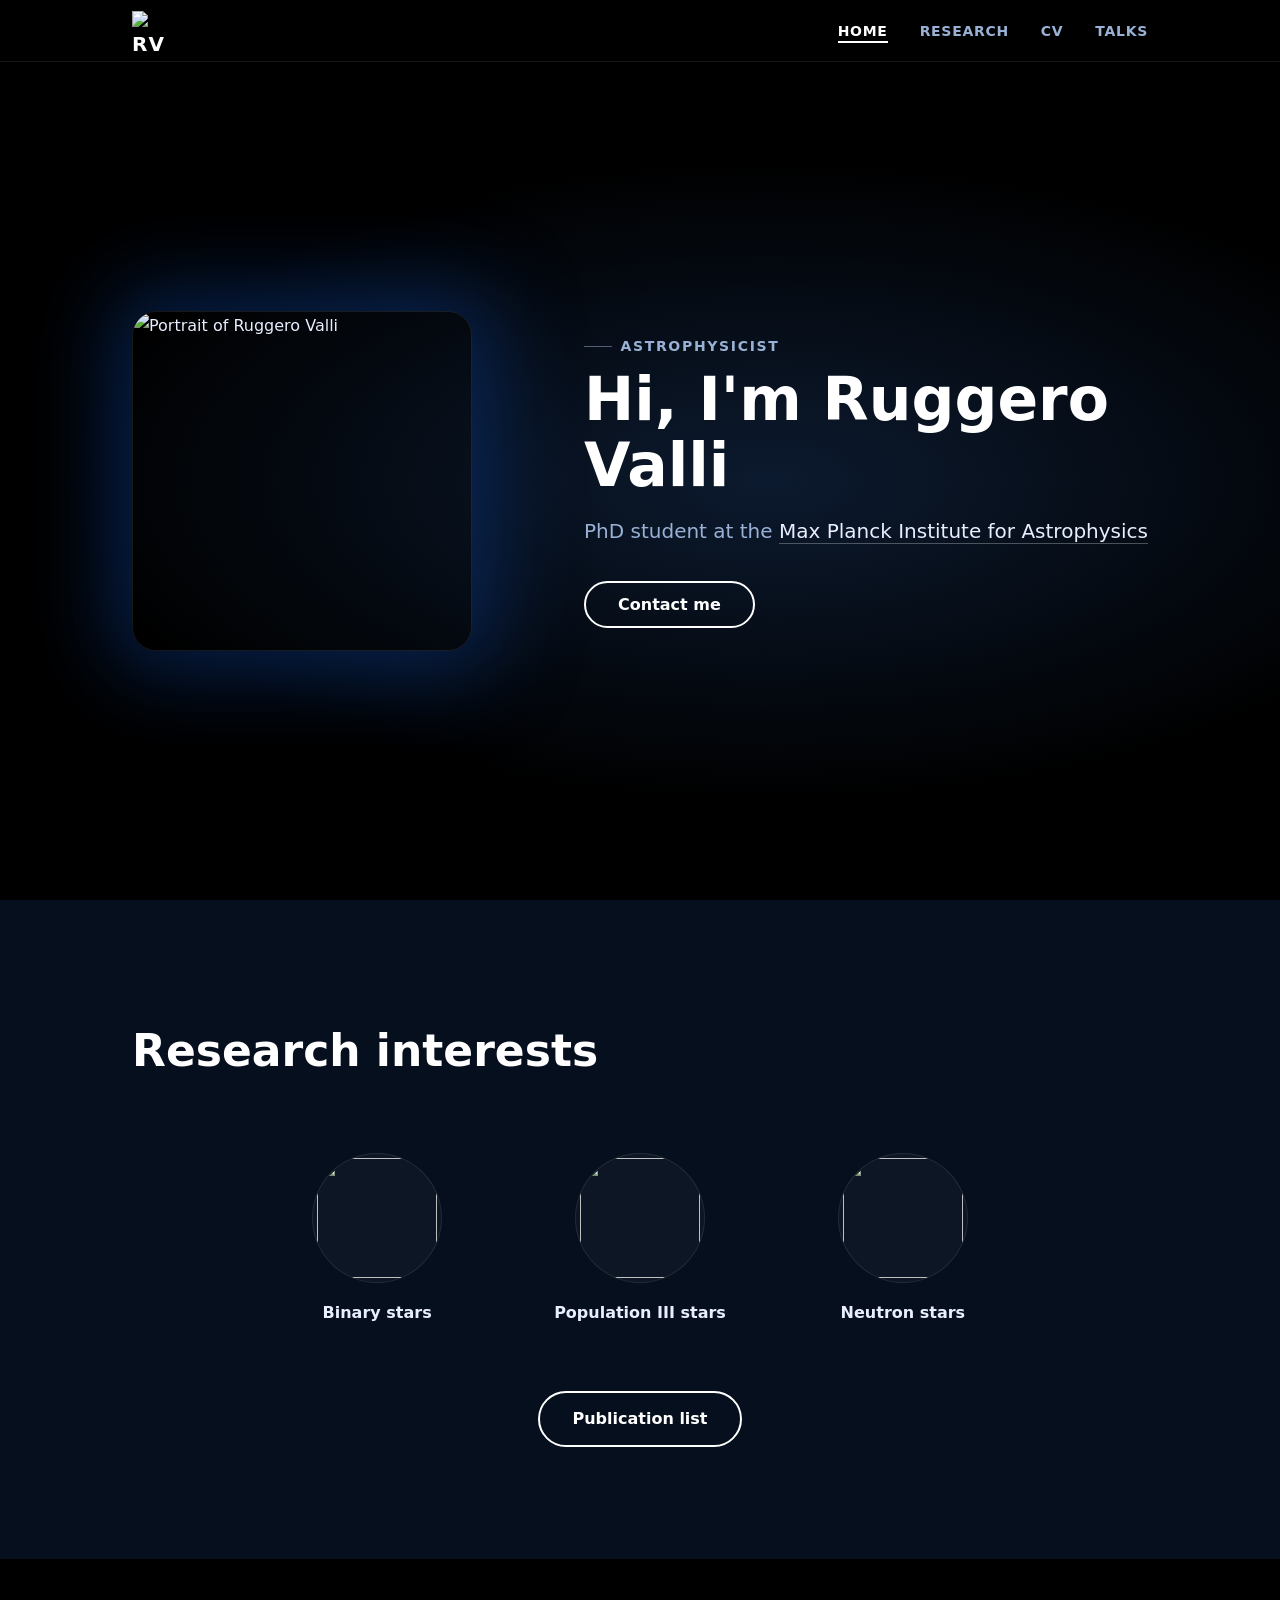
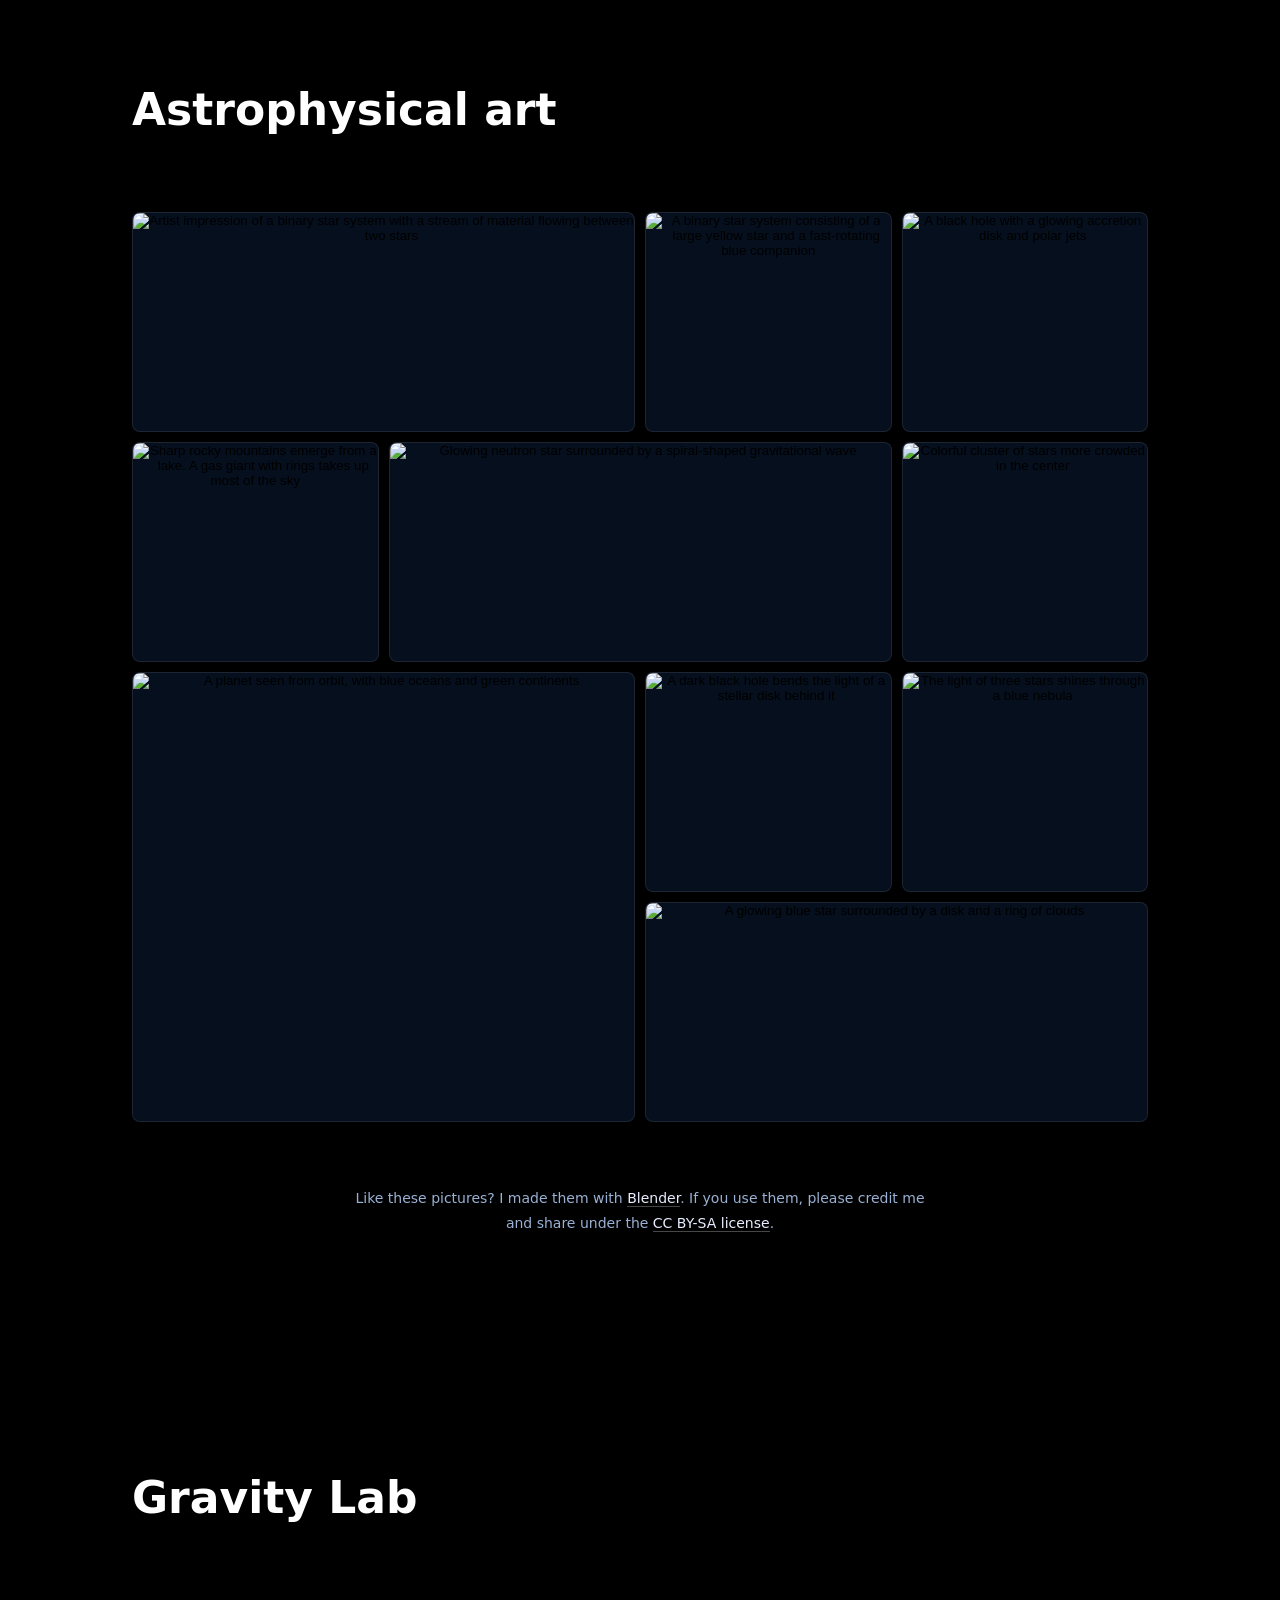
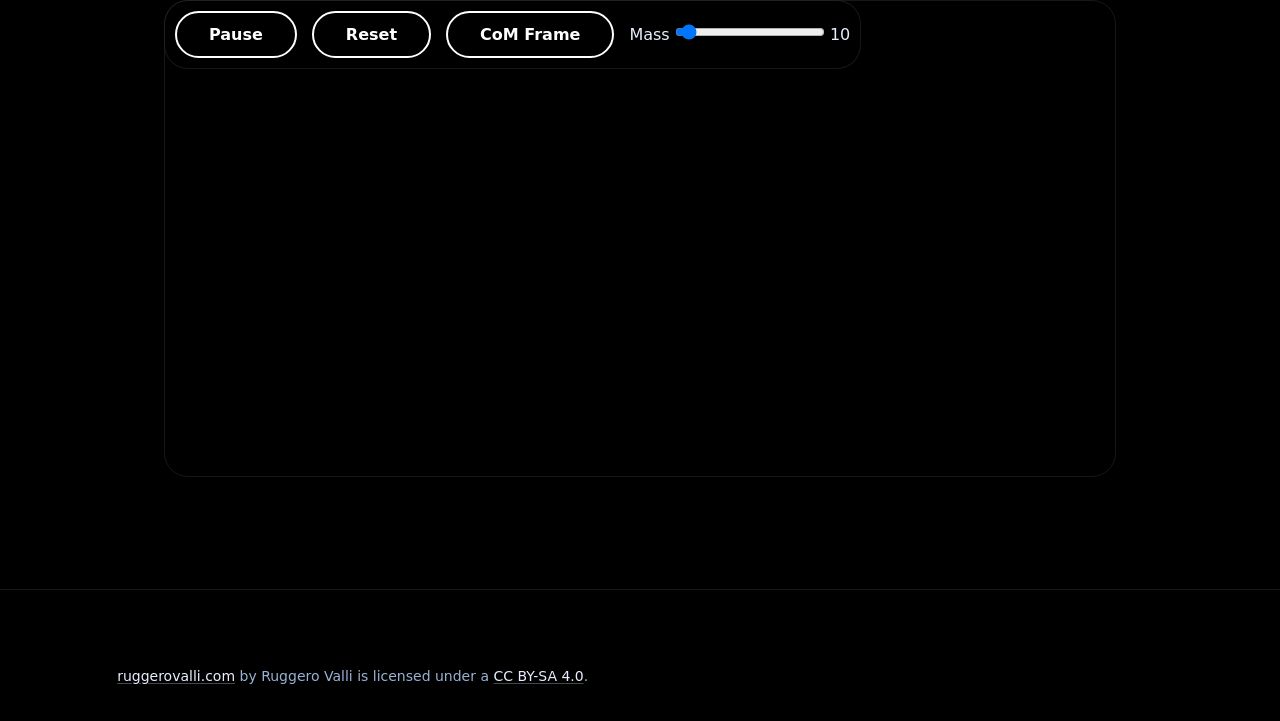
==== index.html @ b859d053 "test change" ====
<!DOCTYPE html>
<html lang="en">
<head>
  <meta charset="UTF-8" />
  <meta name="viewport" content="width=device-width, initial-scale=1.0" />
  <meta name="theme-color" content="#000000" />
  <meta name="description"
        content="Ruggero Valli — PhD student at the Max Planck Institute for Astrophysics,
                 working on binary stars, Population III stars, and neutron stars." />
  <!-- Open Graph -->
  <meta property="og:title"       content="Ruggero Valli" />
  <meta property="og:description" content="PhD student at MPA Garching, astrophysicist." />
  <meta property="og:type"        content="website" />
  <meta property="og:url"         content="https://www.ruggerovalli.com/" />

  <title>Ruggero Valli</title>

  <link rel="stylesheet" href="css/styles.css" />
  <link rel="icon" href="/favicon.ico" type="image/x-icon">
</head>
<body>

  <!-- Skip link (WCAG) -->
  <a class="skip-link" href="#main">Skip to main content</a>
  

  <!-- ══ HEADER ══════════════════════════════════════════════ -->
  <header class="site-header" role="banner">
    <div class="header__inner">
      <a class="header__logo" href="index.html" aria-label="Ruggero Valli — home">
         <img class="header__logo-img" src="images/logo.png" alt="RV logo" width="40" height="40">
      </a>

      <nav class="site-nav" id="site-nav" aria-label="Main navigation">
        <ul class="nav__list">
          <li><a class="nav__link nav__link--active" href="index.html">Home</a></li>
          <li><a class="nav__link" href="research.html">Research</a></li>
          <li><a class="nav__link" href="cv.html">CV</a></li>
          <li><a class="nav__link" href="talks.html">Talks</a></li>
        </ul>
      </nav>

      <button class="hamburger"
              id="hamburger"
              aria-label="Toggle navigation menu"
              aria-controls="site-nav"
              aria-expanded="false">
        <span class="hamburger__bar"></span>
        <span class="hamburger__bar"></span>
        <span class="hamburger__bar"></span>
      </button>
    </div>
  </header>

  <!-- ══ MAIN ════════════════════════════════════════════════ -->
  <main id="main">

    <!-- ── Section 1: Hero ──────────────────────────────────── -->
    <section class="section section--hero" aria-labelledby="hero-heading">
      <div class="container">
        <div class="hero__inner">

          <div class="hero__photo-wrap">
            <img class="hero__photo"
                 src="images/portrait.jpg"
                 alt="Portrait of Ruggero Valli"
                 width="340" height="340" />
          </div>

          <div class="hero__text reveal">
            <p class="hero__eyebrow">Astrophysicist</p>
            <h1 class="hero__name" id="hero-heading">Hi, I'm Ruggero Valli</h1>
            <p class="hero__role">
              PhD student at the
              <a class="text-link"
                 href="https://www.mpa-garching.mpg.de/"
                 target="_blank" rel="noopener noreferrer">
                Max Planck Institute for Astrophysics</a>
            </p>
            <!--
              The button triggers a JavaScript XOR decoder that
              reconstructs the email address at click time,
              so the address is never stored in plain text in the HTML.
            -->
            <button class="btn btn--outline"
                    id="contact-btn"
                    type="button">
              Contact me
            </button>
          </div>

        </div>
      </div>
    </section>


    <!-- ── Section 2: Research interests ────────────────────── -->
    <section class="section section--navy" aria-labelledby="interests-heading">
      <div class="container">
        <h2 class="section__title" id="interests-heading">Research interests</h2>

        <div class="interests__grid reveal-group">

          <div class="interest-card">
            <div class="interest-card__icon">
              <img src="images/icons/binary.png" alt="" width="86" height="86" />
            </div>
            <p class="interest-card__label">Binary stars</p>
          </div>

          <div class="interest-card">
            <div class="interest-card__icon">
              <img src="images/icons/popIII.svg" alt="" width="86" height="86" />
            </div>
            <p class="interest-card__label">Population III stars</p>
          </div>

          <div class="interest-card">
            <div class="interest-card__icon">
              <img src="images/icons/NS.svg" alt="" width="86" height="86" />
            </div>
            <p class="interest-card__label">Neutron stars</p>
          </div>

        </div>

        <div class="interests__cta reveal">
          <a class="btn btn--outline"
             href="https://ui.adsabs.harvard.edu/search/fq=%7B!type%3Daqp%20v%3D%24fq_database%7D&fq_database=(database%3Aastronomy%20OR%20database%3Aphysics)&q=orcid%3A0000-0003-3456-3349%20(doctype%3Aarticle%20OR%20doctype%3Aeprint)&sort=date%20desc%2C%20bibcode%20desc&p_=0"
             target="_blank" rel="noopener noreferrer">
            Publication list
          </a>
        </div>

      </div>
    </section>


    <!-- ── Section 3: Gallery ───────────────────────────────── -->
    <section class="section section--black" aria-labelledby="gallery-heading">
      <div class="container">
        <h2 class="section__title reveal" id="gallery-heading">Astrophysical art</h2>

        <!--
          GALLERY GRID
          ───────────────────────────────────────────────────────
          Add, remove or rearrange items freely.
          Each <button> needs:
            • data-src      — path to the full-resolution image
            • data-caption  — text shown in the lightbox
            • data-alt      — (optional) override for the lightbox img alt text
            • aria-label    — short label for screen readers
          
          Spanning classes (combine as needed):
            .gallery-item--wide  → spans 2 of 4 columns
            .gallery-item--tall  → spans 2 row-heights
            .gallery-item--big   → spans 2 columns × 2 rows
        -->
        <div class="gallery-grid" id="gallery-grid">

          <button class="gallery-item gallery-item--wide"
                  aria-label="View image: Mass transfer"
                  data-src="images/gallery/mass transfer.png"
                  data-caption="A binary star system undergoing mass transfer">
            <img src="images/gallery/mass transfer.jpg"
                 alt="Artist impression of a binary star system with a stream of material flowing between two stars"
                 loading="lazy" />
          </button>

          <button class="gallery-item"
                  aria-label="View image: Binary star system"
                  data-src="images/gallery/binary star.png"
                  data-caption="A binary star system">
            <img src="images/gallery/binary star.jpg"
                 alt="A binary star system consisting of a large yellow star and a fast-rotating blue companion"
                 loading="lazy" />
          </button>

          <button class="gallery-item"
                  aria-label="View image: Black hole"
                  data-src="images/gallery/black hole.png"
                  data-caption="Accreting black hole">
            <img src="images/gallery/black hole.jpg"
                 alt="A black hole with a glowing accretion disk and polar jets"
                 loading="lazy" />
          </button>

          <!---------------------->

          <button class="gallery-item"
                  aria-label="View image: Alien landscape"
                  data-src="images/gallery/alien landscape.png"
                  data-caption="What would it be like on a gas-giant moon?">
            <img src="images/gallery/alien landscape.jpg"
                 alt="Sharp rocky mountains emerge from a lake. A gas giant with rings takes up most of the sky"
                 loading="lazy" />
          </button>

          <button class="gallery-item gallery-item--wide"
                  aria-label="View image: Neutron star merger"
                  data-src="images/gallery/neutron star merger.png"
                  data-caption="Two neutron stars a moment before their merger">
            <img src="images/gallery/neutron star merger.jpg"
                 alt="Glowing neutron star surrounded by a spiral-shaped gravitational wave"
                 loading="lazy" />
          </button>

          <button class="gallery-item"
                  aria-label="View image: Globular cluster"
                  data-src="images/gallery/globular cluster.png"
                  data-caption="A globular cluster">
            <img src="images/gallery/globular cluster.jpg"
                 alt="Colorful cluster of stars more crowded in the center"
                 loading="lazy" />
          </button>

          <!---------------------->

          <button class="gallery-item gallery-item--big"
                  aria-label="View image: Exoplanet"
                  data-src="images/gallery/exoplanet.png"
                  data-caption="An Earth-like exoplanet.">
            <img src="images/gallery/exoplanet.jpg"
                 alt="A planet seen from orbit, with blue oceans and green continents"
                 loading="lazy" />
          </button>

          <button class="gallery-item"
                  aria-label="View image: Black hole and star"
                  data-src="images/gallery/black hole star.png"
                  data-caption="A black hole passing in front of a star">
            <img src="images/gallery/black hole star.jpg"
                 alt="A dark black hole bends the light of a stellar disk behind it"
                 loading="lazy" />
          </button>

          <button class="gallery-item"
                  aria-label="View image: The first stars"
                  data-src="images/gallery/popIII stars.png"
                  data-caption="The first stars in the universe">
            <img src="images/gallery/popIII stars.jpg"
                 alt="The light of three stars shines through a blue nebula"
                 loading="lazy" />
          </button>

          <!---------------------->

          <button class="gallery-item gallery-item--wide"
                  aria-label="View image: Spinstar"
                  data-src="images/gallery/spinstar.png"
                  data-caption="Artist conception of a spinstar, or classical Be star">
            <img src="images/gallery/spinstar.jpg"
                 alt="A glowing blue star surrounded by a disk and a ring of clouds"
                 loading="lazy" />
          </button>

        </div>

        <!-- Lightbox overlay -->
        <div class="lightbox" id="lightbox"
             role="dialog" aria-modal="true" aria-label="Image viewer"
             hidden>
          <button class="lightbox__close" id="lightbox-close"
                  aria-label="Close image viewer">&#x2715;</button>
          <div class="lightbox__inner">
            <img class="lightbox__img" id="lightbox-img" src="" alt="" />
            <p class="lightbox__caption" id="lightbox-caption"></p>
          </div>
        </div>

        <p class="gallery__credit reveal">
          Like these pictures? I made them with
          <a class="text-link" href="https://www.blender.org/"
             target="_blank" rel="noopener noreferrer">Blender</a>.
          If you use them, please credit me and share under the
          <a class="text-link" href="https://creativecommons.org/licenses/by-sa/4.0/"
             target="_blank" rel="noopener noreferrer">CC BY-SA license</a>.
        </p>

      </div>
    </section>

    <!-- ── Section 4: Gravity simulator ────────────────────── -->
    <section class="section section--black" aria-labelledby="gravity-heading">
      <div class="container">
        <h2 class="section__title" id="gravity-heading">Gravity Lab</h2>

        <div class="container">

          <div class="gravity__toolbar">
              <button id="pauseBtn" class="btn btn--outline">Pause</button>
              <button id="resetBtn" class="btn btn--outline">Reset</button>
              <button id="comBtn" class="btn btn--outline">CoM Frame</button>

              <label>Mass

                  <input
                      id="massSlider"
                      class="gravity__slider"
                      type="range"
                      min="1"
                      max="200"
                      value="10">

                  <span id="massValue">10</span>

              </label>
          </div>

          <canvas id="canvas" class="gravity__canvas"></canvas>

          <script src="js/gravity/gravity.js"></script>
          <script src="js/gravity/app.js"></script>

        </div>

      </div>
    </section>

  </main>

  <!-- ══ FOOTER ══════════════════════════════════════════════ -->
  <footer class="site-footer" role="contentinfo">
    <span class="orbit-motif" aria-hidden="true"></span>
    <p>
      <a href="https://www.ruggerovalli.com">ruggerovalli.com</a>
      by Ruggero Valli is licensed under a
      <a href="http://creativecommons.org/licenses/by-sa/4.0/"
         target="_blank" rel="noopener noreferrer">CC BY-SA 4.0</a>.
    </p>
  </footer>

  <!-- Scripts -->
  <script src="js/nav.js"></script>
  <script src="js/gallery.js"></script>

  <script>
    /*
      XOR email deobfuscator
      ──────────────────────
      The email address is encoded by XOR-ing each character code with the key 101.
      The array below holds the encoded values. On button click the address
      is reconstructed in memory and used only as a mailto: href, so it is
      never stored in plain text in the HTML source.

      To re-generate this array for a different address:
        encoded[i] = charCode[i] XOR 101
    */
    (function () {
      var key     = 101;
      var encoded = [23,16,19,4,9,9,12,37,8,21,4,72,2,4,23,6,13,12,11,2,75,8,21,2,75,1,0];

      document.getElementById('contact-btn').addEventListener('click', function () {
        var email = encoded.map(function (c) {
          return String.fromCharCode(c ^ key);
        }).join('');
        window.location.href = 'mailto:' + email;
      });
    })();
  </script>

</body>
</html>
---- css/styles.css ----
/* ============================================================
   RUGGERO VALLI — Personal website
   Main stylesheet

   TABLE OF CONTENTS
   1.  Design tokens
   2.  Reset & base
   3.  Skip link (accessibility)
   4.  Header & navigation
   5.  Mobile hamburger
   6.  Buttons
   7.  Sections & backgrounds
   8.  Container
   9.  Utilities
   10. Hero section
   11. Research interests (home)
   12. Gallery & lightbox
   13. Image–text pairs (decorative)
   14. Project split (research page)
   15. Research page
   16. Decorative diary photos
   17. CV page
   18. Talks & outreach
   19. Gravity simulation
   20. Footer
   21. Scroll-reveal animation
   22. Responsive (≤960 px, ≤600 px)
   23. Accessibility: reduced motion
   ============================================================ */


/* ── 1. Design tokens ─────────────────────────────────────── */

@font-face {
  font-family: 'Figtree';
  src: url('../assets/fonts/figtree/Figtree-VariableFont_wght.woff2') format('woff2');
  font-weight: 100 900;
  font-style: normal;
}

@font-face {
  font-family: 'Figtree';
  src: url('../assets/fonts/figtree/Figtree-Italic-VariableFont_wght.woff2') format('woff2');
  font-weight: 100 900;
  font-style: italic;
}

:root {
  /* Backgrounds — black primary, dark blue secondary */
  --bg-black:   #000000;
  --bg-navy:    #060f1d;
  --bg-blue:    #0c1a2f;
  --bg-glow:    #0c3c8c;


  /* Text */
  --text:       #e8eeff;
  --text-muted: #99b1d4;

  /* Accent */
  --accent:     #ffffff;
  --accent2:    #cd8512;


  /* Borders */
  --border:       rgb(from var(--accent) r g b / 0.09);
  --border-hover: rgb(from var(--accent) r g b / 0.28);

  /* Font */

  --font: 'Figtree', system-ui, sans-serif;

  /* Type scale */
  --sz-xs:  0.75rem;
  --sz-sm:  0.875rem;
  --sz-md:  1rem;
  --sz-lg:  1.25rem;
  --sz-xl:  1.875rem;
  --sz-2xl: 2.75rem;
  --sz-3xl: 3.75rem;

  /* Spacing */
  --sp-xs: 0.5rem;
  --sp-sm: 1rem;
  --sp-md: 2rem;
  --sp-lg: 4rem;
  --sp-xl: 7rem;

  /* Border radii */
  --r-sm:   8px;
  --r-md:   16px;
  --r-lg:   24px;
  --r-full: 999px;

  /* Transitions */
  --ease: 0.25s cubic-bezier(0.4, 0, 0.2, 1);

  /* Layout */
  --container: 1080px;
  --header-h:  62px;

  /* Binary orbit motif */
 --orbit-svg: url("../images/icons/interacting_binary.svg");
 }


/* ── 2. Reset & base ──────────────────────────────────────── */
*, *::before, *::after {
  box-sizing: border-box;
  margin: 0;
  padding: 0;
}

html {
  scroll-behavior: smooth;
  font-size: 16px;
}

body {
  background: var(--bg-black);
  color: var(--text);
  font-family: var(--font);
  font-weight: 400;
  line-height: 1.75;
  -webkit-font-smoothing: antialiased;
  overflow-x: hidden;
}

img {
  display: block;
  max-width: 100%;
  height: auto;
}

ul, ol { list-style: none; }

a {
  color: inherit;
  text-decoration: none;
}

/* Visible keyboard focus ring */
a:focus-visible,
button:focus-visible {
  outline: 2px solid var(--accent);
  outline-offset: 4px;
  border-radius: var(--r-sm);
}


/* ── 3. Skip link ─────────────────────────────────────────── */
.skip-link {
  position: absolute;
  top: -100%;
  left: 1rem;
  padding: 0.5rem 1.25rem;
  background: var(--accent);
  color: var(--bg-black);
  font-weight: 700;
  border-radius: 0 0 var(--r-sm) var(--r-sm);
  z-index: 9999;
  transition: top 0.2s;
}
.skip-link:focus { top: 0; }


/* ── 4. Header & navigation ───────────────────────────────── */
.site-header {
  position: sticky;
  top: 0;
  z-index: 200;
  height: var(--header-h);
  background: rgb(from var(--bg-black) r g b / 0.9);
  backdrop-filter: blur(14px);
  -webkit-backdrop-filter: blur(14px);
  border-bottom: 1px solid var(--border);
  transition: background var(--ease), backdrop-filter var(--ease),
              -webkit-backdrop-filter var(--ease), border-color var(--ease);
}

/* Intensified once the user scrolls past the hero — toggled by nav.js */
.site-header--scrolled {

  border-bottom-color: var(--border-hover);
}

.header__inner {
  max-width: var(--container);
  margin: 0 auto;
  padding: 0 var(--sp-md);
  height: 100%;
  display: flex;
  align-items: center;
  justify-content: space-between;
}

.header__logo {
  font-size: var(--sz-lg);
  font-weight: 700;
  letter-spacing: 0.06em;
  color: var(--accent);
}

.nav__list {
  display: flex;
  gap: var(--sp-md);
}

.nav__link {
  position: relative;
  font-size: var(--sz-sm);
  font-weight: 600;
  letter-spacing: 0.05em;
  text-transform: uppercase;
  color: var(--text-muted);
  padding-bottom: 4px;
  transition: color var(--ease);
}

/* Underline draws in from left on hover; stays full-width when active */
.nav__link::after {
  content: '';
  position: absolute;
  bottom: 0;
  left: 0;
  width: 0;
  height: 2px;
  background: var(--accent);
  transition: width var(--ease);
}

.nav__link:hover               { color: var(--text); }
.nav__link:hover::after        { width: 100%; }
.nav__link--active             { color: var(--accent); }
.nav__link--active::after      { width: 100%; }


/* ── 5. Mobile hamburger ──────────────────────────────────── */
.hamburger {
  display: none;
  flex-direction: column;
  justify-content: center;
  gap: 5px;
  width: 40px;
  height: 40px;
  background: transparent;
  border: none;
  cursor: pointer;
  padding: 6px;
  border-radius: var(--r-sm);
}

.hamburger__bar {
  display: block;
  width: 100%;
  height: 2px;
  background: var(--accent);
  border-radius: 2px;
  transform-origin: center;
  transition: transform var(--ease), opacity var(--ease);
}

.hamburger[aria-expanded="true"] .hamburger__bar:nth-child(1) {
  transform: translateY(7px) rotate(45deg);
}
.hamburger[aria-expanded="true"] .hamburger__bar:nth-child(2) {
  opacity: 0;
  transform: scaleX(0);
}
.hamburger[aria-expanded="true"] .hamburger__bar:nth-child(3) {
  transform: translateY(-7px) rotate(-45deg);
}

@media (max-width: 768px) {
  .hamburger { display: flex; }

  .site-nav {
    position: fixed;
    top: var(--header-h);
    left: 0;
    right: 0;
    background: var(--bg-black);
    border-bottom: 1px solid var(--border);
    padding: var(--sp-md) var(--sp-md) var(--sp-lg);
    z-index: 199;
    visibility: hidden;
    opacity: 0;
    transform: translateY(-0.4rem);
    transition:
      opacity      var(--ease),
      transform    var(--ease),
      visibility   0s linear var(--ease); /* hide only after fade finishes */
  }

  .site-nav.is-open {
    visibility: visible;
    opacity: 1;
    transform: translateY(0);
    transition:
      opacity      var(--ease),
      transform    var(--ease),
      visibility   0s;          /* show immediately — no delay */
  }

  .nav__list        { flex-direction: column; gap: var(--sp-md); }
  .nav__link        { font-size: var(--sz-xl); }

  /* Pill handle at the bottom — hints that scrolling up (or tapping outside)
     closes the menu. Only visible while the menu is open. */
  .site-nav::after {
    content: '';
    display: block;
    width: 36px;
    height: 3px;
    border-radius: var(--r-full);
    background: rgba(255, 255, 255, 0.22);
    margin: var(--sp-md) auto 0;
    opacity: 0;
    transition: opacity var(--ease);
  }
  .site-nav.is-open::after { opacity: 1; }
}


/* ── 6. Buttons ───────────────────────────────────────────── */
.btn {
  display: inline-flex;
  align-items: center;
  justify-content: center;
  gap: 0.5rem;
  padding: 0.75rem 2rem;
  border-radius: var(--r-full);
  font-family: var(--font);
  font-size: var(--sz-md);
  font-weight: 600;
  cursor: pointer;
  border: 2px solid transparent;
  text-decoration: none;
  transition: background var(--ease), color var(--ease), border-color var(--ease),
              transform 0.15s ease, box-shadow var(--ease);
  user-select: none;
  white-space: nowrap;
}
.btn:active { transform: scale(0.95) translateY(0) !important; }

.btn--outline {
  background: transparent;
  border-color: var(--accent);
  color: var(--accent);
}
.btn--outline:hover {
  background: var(--accent);
  color: var(--bg-black);
  transform: translateY(-2px);
  box-shadow:
    0 4px 16px rgb(from var(--accent) r g b / 0.14),
    0 1px  6px rgb(from var(--accent) r g b / 0.10);
}


/* ── 7. Sections & backgrounds ────────────────────────────── */
.section {
  padding: var(--sp-xl) 0;
}

/*
  --text-glow is a CSS custom property that cascades from the section down
  to .project-split__text and .flow inside it, where it is used as the
  centre colour of a radial gradient ::before that creates a soft glow
  directly behind prose content. Each section background gets a visually
  distinct glow colour:
    black  — deep blue pool, matching the hero halo
    navy   — saturated mid-blue, lighter and more vivid than the navy bg
    blue   — concentrated dark blue, adds depth against the blue bg
*/
.section--black {
  background:
    /*radial-gradient(ellipse 80% 55% at 50% 50%, var(--bg-blue) 0%, transparent 60%),*/
    var(--bg-black);
  --text-glow: var(--bg-blue);
}

.section--navy {
  background:
    /*radial-gradient(ellipse 80% 55% at 50% 50%, var(--bg-black) 0%, transparent 60%),*/
    var(--bg-navy);
  --text-glow: rgb(from var(--bg-glow) r g b / 0.3);
}
.section--blue {
  background:
    /*radial-gradient(ellipse 80% 55% at 50% 50%, rgb(from var(--accent2) r g b / 0.2) 0%, transparent 60%),*/
    var(--bg-blue);
  --text-glow: rgb(from var(--accent2) r g b / 0.2);
}

/* Parallax image section */
.section--parallax {
  background-attachment: fixed;
  background-size: cover;
  background-position: center;
  position: relative;
}
.section--parallax::before {
  content: '';
  position: absolute;
  inset: 0;
  background: rgb(from var(--bg-black) r g b / 0.20);
  pointer-events: none;
}
.section--parallax > * { position: relative; z-index: 1; }


/* Fixed image section */
.section--bkg-image {
  background-attachment: scroll;
  background-size: cover;
  background-position: center;
  position: relative;
}/*
.section--bkg-image::before {
  content: '';
  position: absolute;
  inset: 0;
  background: rgb(from var(--bg-black) r g b / 0.40);
  pointer-events: none;
}
.section--bkg-image > * { position: relative; z-index: 1; }*/

/* Section headings */
.section__title {
  font-size: var(--sz-2xl);
  font-weight: 700;
  color: var(--accent);
  margin-bottom: var(--sp-lg);
}

.section__subtitle {
  font-size: var(--sz-xl);
  font-weight: 600;
  color: var(--text);
  margin-bottom: var(--sp-sm);
}


/* ── 8. Container ─────────────────────────────────────────── */
.container {
  max-width: var(--container);
  margin: 0 auto;
  padding: 0 var(--sp-md);
}


/* ── 9. Utilities ────────────────────────────────────── */
/*
  Draw-in underline — uses background-image instead of text-decoration
  so the line grows from left to right on hover. Works correctly even
  on multi-line links because a background wraps with the text.
*/
.text-link {
  color: var(--text);
  text-decoration: none;
  background-image: linear-gradient(var(--border-hover), var(--border-hover));
  background-position: 0% 100%;
  background-repeat: no-repeat;
  background-size: 100% 1px;     /* full-width dim underline at rest */
  padding-bottom: 1px;
  transition: background-image var(--ease), color var(--ease);
}
.text-link:hover {
  background-image: linear-gradient(var(--accent), var(--accent));
}

p { max-width: 72ch; }

.lead {
  font-size: var(--sz-lg);
  color: var(--text-muted);
}

.image-caption {
  color: var(--text-muted);
  font-size: var(--sz-sm);
  text-align: center;
  max-width: 65ch;
  margin: 0 auto;
}

/* ── 10. Hero section ─────────────────────────────────────── */
/*
   Signature element: a deep space radial glow — as if the void
   itself has depth behind the subject.
*/
.section--hero {
  min-height: calc(100svh - var(--header-h));
  display: flex;
  align-items: center;
  background: radial-gradient(ellipse 80% 55% at 60% 50%,
      var(--bg-blue) 0%,
      var(--bg-black) 70%);
}

.hero__inner {
  display: flex;
  align-items: center;
  gap: var(--sp-xl);
}

.hero__photo-wrap {
  flex: 0 0 auto;
  position: relative;    /* anchor for the glow ::before */
}

.hero__photo-wrap::before {
  content: '';
  position: absolute;
  inset: 0;
  border-radius: var(--r-lg);
  box-shadow: 0 0 80px 24px rgb(from var(--bg-glow) r g b / 0.5);
  animation: glow-pulse 6s ease-in-out infinite;
  will-change: opacity;
  transform: translateZ(0);
  pointer-events: none;
}

.hero__photo {
  width: 340px;
  height: 340px;
  border-radius: var(--r-lg);
  object-fit: cover;
  object-position: center 40%;
  border: 1px solid var(--border);
  position: relative;    /* stay above the ::before glow */
}

@keyframes glow-pulse {
  0%, 100% { opacity: 0.45; }
  50%       { opacity: 1;    }
}

.hero__text { flex: 1; }

.hero__eyebrow {
  display: flex;
  align-items: center;
  gap: 0.6em;
  font-size: var(--sz-sm);
  font-weight: 600;
  letter-spacing: 0.12em;
  text-transform: uppercase;
  color: var(--text-muted);
  margin-bottom: var(--sp-xs);
}

/* Thin hairline before the eyebrow label */
.hero__eyebrow::before {
  content: '';
  display: inline-block;
  width: 28px;
  height: 1px;
  background: var(--text-muted);
  opacity: 0.5;
  flex-shrink: 0;
}

.hero__name {
  font-size: var(--sz-3xl);
  font-weight: 700;
  line-height: 1.1;
  color: var(--accent);
  margin-bottom: var(--sp-sm);
}

.hero__role {
  font-size: var(--sz-lg);
  color: var(--text-muted);
  margin-bottom: var(--sp-md);
  max-width: 55ch;
}


/* ── 11. Research interests ───────────────────────────────── */
.interests__grid {
  display: flex;
  gap: var(--sp-xl);
  justify-content: center;
  margin-bottom: var(--sp-lg);
  flex-wrap: wrap;
}

.interest-card {
  display: flex;
  flex-direction: column;
  align-items: center;
  gap: var(--sp-sm);
  text-align: center;
}

.interest-card__icon {
  width: 130px;
  height: 130px;
  border-radius: 50%;
  border: 1px solid var(--border);
  background: rgb(from var(--accent) r g b / 0.03);
  display: flex;
  align-items: center;
  justify-content: center;
  overflow: hidden;
  transition: border-color var(--ease), box-shadow var(--ease);
}
.interest-card__icon img {
  width: 120px;
  height: 120px;
  object-fit: contain;
}
/*.interest-card:hover .interest-card__icon {
  border-color: var(--border-hover);
  box-shadow: 0 0 28px rgba(255, 225, 255, 0.06);
}*/

.interest-card__label {
  font-size: var(--sz-md);
  font-weight: 600;
  color: var(--text);
}

.interests__cta {
  text-align: center;
  margin-top: var(--sp-sm);
}


/* ── 12. Gallery & lightbox ───────────────────────────────── */
.gallery-grid {
  display: grid;
  grid-template-columns: repeat(4, 1fr);
  grid-auto-rows: 220px;
  gap: 10px;
  margin-bottom: var(--sp-lg);
}

.gallery-item {
  position: relative;
  overflow: hidden;
  border-radius: var(--r-sm);
  border: 1px solid var(--border);
  background: var(--bg-navy);
  cursor: pointer;
  padding: 0;
  -webkit-appearance: none;
  appearance: none;
}

.gallery-item img {
  width: 100%;
  height: 100%;
  object-fit: cover;
  transition: transform 0.55s ease;
}
.gallery-item:hover img { transform: scale(1.05); }

/* Spanning variants */
.gallery-item--wide { grid-column: span 2; }
.gallery-item--tall { grid-row:    span 2; }
.gallery-item--big  { grid-column: span 2; grid-row: span 2; }

/* Lightbox — visibility/opacity controlled by .is-open class (see gallery.js).
   The hidden attribute is removed in JS on init; CSS owns the closed state. */
.lightbox {
  position: fixed;
  inset: 0;
  z-index: 1000;
  background: rgba(0, 0, 0, 0.96);
  display: flex;
  align-items: center;
  justify-content: center;
  padding: var(--sp-md);
  /* Closed state */
  opacity: 0;
  visibility: hidden;
  pointer-events: none;
  transition: opacity 0.28s ease, visibility 0s linear 0.28s;
}

.lightbox.is-open {
  opacity: 1;
  visibility: visible;
  pointer-events: auto;
  transition: opacity 0.28s ease, visibility 0s; /* no delay on open */
}

.lightbox__inner {
  max-width: 90vw;
  max-height: 90vh;
  display: flex;
  flex-direction: column;
  align-items: center;
  gap: var(--sp-sm);
  transition: transform 0.38s cubic-bezier(0.25, 0.46, 0.45, 0.94);
}

.lightbox__img {
  max-width: 100%;
  max-height: 80vh;
  border-radius: var(--r-md);
  object-fit: contain;
}
.lightbox__caption {
  color: var(--text-muted);
  font-size: var(--sz-sm);
  text-align: center;
  max-width: 65ch;
}
.lightbox__close {
  position: fixed;
  top: var(--sp-md);
  right: var(--sp-md);
  width: 44px;
  height: 44px;
  border-radius: var(--r-full);
  background: rgba(255, 255, 255, 0.1);
  border: 1px solid var(--border);
  color: var(--text);
  font-size: 1.2rem;
  line-height: 1;
  cursor: pointer;
  display: flex;
  align-items: center;
  justify-content: center;
  transition: background var(--ease);
}
.lightbox__close:hover { background: rgb(from var(--accent) r g b / 0.2); }

.gallery__credit {
  color: var(--text-muted);
  font-size: var(--sz-sm);
  text-align: center;
  max-width: 65ch;
  margin: 0 auto;
}


/* ── 13. Image–text pairs ─────────────────────────────────── */
/*
   Decorative astrophysical images placed next to text blocks.
   Use .img-text--reversed to flip image to the right side.
*/
.img-text {
  display: flex;
  align-items: center;
  gap: var(--sp-lg);
  margin: var(--sp-lg) 0;
}
.img-text--reversed { flex-direction: row-reverse; }

.img-text__img {
  flex: 0 0 360px;
  width: 360px;
  aspect-ratio: 3 / 4;
  border-radius: var(--r-lg);
  object-fit: cover;
  border: 1px solid var(--border);
}

.img-text__body { flex: 1; }

.img-text__body h3 {
  font-size: var(--sz-xl);
  font-weight: 700;
  color: var(--accent);
  margin-bottom: var(--sp-sm);
}
.img-text__body p {
  color: var(--text-muted);
  margin-bottom: var(--sp-sm);
}

/* ── 14. Project split (research page) ────────────────────── */

.project-split {
  display: flex;
  align-items: flex-start;
  gap: var(--sp-lg);
}

.project-split--reversed {
  flex-direction: row-reverse;
}

/* Both columns take equal width; min-width:0 prevents overflow */
.project-split__text,
.project-split__images {
  flex: 1 1 0;
  min-width: 0;
}

/*
  Text halo — a radial glow behind the prose column only, not the whole section.
  isolation:isolate creates a stacking context so z-index:-1 on ::before sits
  above the section background but below all text content within this element.
  The --text-glow colour is set on each .section--* and cascades here.
*/
.project-split__text {
  position: relative;
  isolation: isolate;
}

.project-split__text::before {
  content: '';
  position: absolute;
  inset: 0;
  background: radial-gradient(
    ellipse 120% 150% at 50% 35%,
    var(--text-glow, transparent) 0%,
    transparent 65%
  );
  pointer-events: none;
  z-index: -1;
}

/*
  .flow is used as the prose wrapper in CV and Talks sections.
  Same glow treatment as .project-split__text.
*/
.flow {
  position: relative;
  isolation: isolate;
}

.flow::before {
  content: '';
  position: absolute;
  inset: 0;
  background: radial-gradient(
    ellipse 120% 150% at 50% 35%,
    var(--text-glow, transparent) 0%,
    transparent 65%
  );
  pointer-events: none;
  z-index: -1;
}

/* Clearfix — contains floated .deco-photo images */
.flow::after {
  content: '';
  display: table;
  clear: both;
}

/* Images stack vertically inside their column */
.project-split__images {
  display: flex;
  flex-direction: column;
  gap: 1.25rem;
}

.project-split__images img {
  width: 100%;
  height: auto;
  display: block;
  border-radius: var(--r-md);
  border: 1px solid var(--border);
  background-color: rgb(from var(--accent) r g b / 0.02);
}

/* ── 15. Research page ────────────────────────────────────── */
.research-intro {
  display: flex;
  align-items: flex-start;
  justify-content: space-between;
  gap: var(--sp-md);
  flex-wrap: wrap;
  background: rgb(from var(--bg-black) r g b / 0.80);
  padding: 5%;
  border-radius: var(--r-md);
  border: 1px solid var(--border);
}
.research-intro .section__title { margin-bottom: var(--sp-sm); }

.project__title {
  font-size: var(--sz-xl);
  font-weight: 700;
  color: var(--accent);
  margin-bottom: var(--sp-sm);
}

/* Standalone orbit mark — used in footers and as an optional section divider.
   Drop <span class="orbit-motif" aria-hidden="true"></span> where needed. */
.orbit-motif {
  display: block;
  width: 26px;
  height: 26px;
  margin: 0 auto var(--sp-sm);
  background: var(--orbit-svg) center / contain no-repeat;
  opacity: 0.35;
}

.project__body p {
  color: var(--text-muted);
  margin-bottom: var(--sp-sm);
}

/* ── 16. Decorative diary photos ──────────────────────────── */

.container {
  position: relative;
}

.deco-photo {
  position: absolute;
  z-index: 2;
  pointer-events: none;       /* never blocks clicks on content below */

  /* Physical photo print look */
  width: 300px;
  height: auto;
  border-radius: var(--r-md);
  border: 1px solid var(--border);
  background-color: rgb(from var(--accent) r g b / 0.02);
  left: 720px;
}

/* Narrow screens: drop back to in-flow centred image */
@media (max-width: 1080px) {
  .deco-photo {
    position: static;
    display: block;
    width: 300px;
    margin: 0 auto var(--sp-md);
    pointer-events: auto;
  }
}


/* ── 17. CV page ──────────────────────────────────────────── */
.cv-top {
  display: flex;
  align-items: flex-start;
  justify-content: space-between;
  gap: var(--sp-md);
  margin-bottom: var(--sp-xl);
  flex-wrap: wrap;
}

/* Sub-headings inside the CV body (Education, Positions, …) */
.cv-section-heading {
  font-size: var(--sz-lg);
  font-weight: 700;
  letter-spacing: 0.05em;
  text-transform: uppercase;
  color: var(--text-muted);
  padding-bottom: var(--sp-xs);
  margin-top: var(--sp-lg);
  margin-bottom: var(--sp-md);
  border-bottom: 1px solid var(--border);
  clear: both; /* don't let floats overlap section headings */
}

.cv-section-heading:first-of-type { margin-top: 0; }

/* Timeline spine */
.timeline {
  position: relative;
  padding-left: 2.25rem;
  margin-bottom: var(--sp-md);
}

.timeline::before {
  content: '';
  position: absolute;
  left: 0;
  top: .5rem;
  bottom: .5rem;
  width: 1px;
  background: var(--border);
}

.timeline__entry {
  position: relative;
  margin-bottom: var(--sp-md);
}

/* Dot on the spine */
.timeline__entry::before {
  content: '';
  position: absolute;
  left: calc(-2.25rem - 4px + .5px);
  top: .45rem;
  width: 9px;
  height: 9px;
  border-radius: 50%;
  background: var(--accent);
  border: 2px solid var(--bg-black);
  box-shadow: 0 0 0 1px rgba(255, 255, 255, .35);
}

.timeline__year {
  font-size: var(--sz-sm);
  font-weight: 700;
  letter-spacing: .06em;
  text-transform: uppercase;
  color: var(--text-muted);
  margin-bottom: 2px;
}

.timeline__event {
  font-size: var(--sz-lg);
  font-weight: 700;
  color: var(--accent);
  margin-bottom: 2px;
}

.timeline__detail {
  color: var(--text-muted);
  font-size: var(--sz-md);
  max-width: 60ch;
}

/* ── 18. Talks & outreach ─────────────────────────────────── */
.talks-columns {
  display: grid;
  grid-template-columns: repeat(1fr, 3);
  gap: var(--sp-md);
  align-items: start;
}

.talk-group__heading {
  font-size: var(--sz-lg);
  font-weight: 700;
  color: var(--accent);
  padding-bottom: var(--sp-xs);
  margin-bottom: var(--sp-sm);
  border-bottom: 1px solid var(--border);
}

.talk-list {
  display: flex;
  flex-direction: column;
}

.talk-entry {
  display: grid;
  grid-template-columns: repeat(2, 20% 80%);
  padding: var(--sp-xs) 0;
  border-bottom: 1px solid var(--border);
}

.talk-entry:last-child { border-bottom: none; }

.talk-entry__date {
  font-size: var(--sz-md);
  font-weight: 500;
  color: var(--text-muted);
  margin-bottom: 2px;
  padding: 0 var(--sp-sm);
}

.talk-entry__conference {
  font-size: var(--sz-md);
  color: var(--text);
}

/* ── 19. Gravity simulation ─────────────────────────────────── */

.gravity__canvas{
  display:block;
  width:100%;
  height:100%;
  border-radius: var(--r-lg);
  border: 1px solid var(--border);
}

.gravity__toolbar{
  position:absolute;
  display:flex;
  gap:15px;
  align-items:center;
  padding:10px;
  border-radius: var(--r-lg);
  border: 1px solid var(--border);
  background:rgb(from var(--bg-black) r g b / 0.5);
}

.gravity__btn{
  background: transparent;
  border-color: var(--accent);
  color: var(--accent);
}

.gravity__slider{
  width:150px;
}

.gravitbtn {
  display: inline-flex;
  align-items: center;
  justify-content: center;
  gap: 0.5rem;
  padding: 0.75rem 2rem;
  border-radius: var(--r-full);
  font-family: var(--font);
  font-size: var(--sz-md);
  font-weight: 600;
  cursor: pointer;
  border: 2px solid transparent;
  text-decoration: none;
  transition: background var(--ease), color var(--ease), border-color var(--ease),
              transform 0.15s ease, box-shadow var(--ease);
  user-select: none;
  white-space: nowrap;
}
.btn:active { transform: scale(0.95) translateY(0) !important; }

.btn--outline {
  background: transparent;
  border-color: var(--accent);
  color: var(--accent);
}
.btn--outline:hover {
  background: var(--accent);
  color: var(--bg-black);
  transform: translateY(-2px);
  box-shadow:
    0 4px 16px rgb(from var(--accent) r g b / 0.14),
    0 1px  6px rgb(from var(--accent) r g b / 0.10);
}

/* ── 20. Footer ───────────────────────────────────────────── */
.site-footer {
  background: var(--bg-black);
  border-top: 1px solid var(--border);
  padding: var(--sp-md);
  text-align: center;
  font-size: var(--sz-sm);
  color: var(--text-muted);
}
.site-footer a {
  color: var(--text);
  text-decoration: underline;
  text-decoration-color: var(--border-hover);
  text-underline-offset: 2px;
  transition: text-decoration-color var(--ease);
}
.site-footer a:hover { text-decoration-color: var(--accent); }


/* ── 21. Scroll-reveal animation ──────────────────────────── */
.reveal {
  opacity: 0;
  transform: translateY(22px);
  transition: opacity 0.6s ease, transform 0.6s ease;
}
.reveal.is-visible {
  opacity: 1;
  transform: none;
}

.reveal-group > * {
  opacity: 0;
  transform: translateY(18px);
  transition: opacity 0.5s ease, transform 0.5s ease;
}
.reveal-group.is-visible > *:nth-child(1) { opacity:1; transform:none; transition-delay:0.00s; }
.reveal-group.is-visible > *:nth-child(2) { opacity:1; transform:none; transition-delay:0.10s; }
.reveal-group.is-visible > *:nth-child(3) { opacity:1; transform:none; transition-delay:0.20s; }
.reveal-group.is-visible > *:nth-child(4) { opacity:1; transform:none; transition-delay:0.30s; }
.reveal-group.is-visible > *:nth-child(n+5){ opacity:1; transform:none; transition-delay:0.35s; }


/* ── 22. Responsive ───────────────────────────────────────── */
@media (max-width: 960px) {
  :root {
    --sz-3xl: 3rem;
    --sz-2xl: 2rem;
    --sp-xl:  5rem;
  }

  /* Hero */
  .section--hero       { min-height: auto; padding: var(--sp-lg) 0; }
  .hero__inner         { flex-direction: column; text-align: center; gap: var(--sp-md); }
  .hero__photo         { width: 220px; height: 220px; }
  .hero__role          { max-width: 100%; margin-left: auto; margin-right: auto; }

  /* Image–text pairs collapse to stacked */
  .img-text,
  .img-text--reversed  { flex-direction: column; }
  .img-text__img       { flex: none; width: 100%; max-height: 300px; aspect-ratio: unset; }

  /* Research page */
  .research-intro      { flex-direction: column; }

  /* CV */
  .cv-deco             { grid-template-columns: 1fr; }
  .cv-deco__img        { display: none; }  /* hide decorative image on medium screens */

  /* Talks */
  .talks-columns       { grid-template-columns: 1fr; }

  /* Outreach */
  .outreach__inner     { flex-direction: column; }
  .outreach__img       { flex: none; width: 100%; }

  /* Gallery — keep 2-column, drop spanning */
  .gallery-grid {
    grid-template-columns: repeat(2, 1fr);
    grid-auto-rows: 180px;
  }
  .gallery-item--wide,
  .gallery-item--tall,
  .gallery-item--big  { grid-column: span 1; grid-row: span 1; }
}

@media (max-width: 760px) {
  /* Project split: stack to single column */
  .project-split,
  .project-split--reversed {
    flex-direction: column;
  }

  /* Float images: cancel float on small screens */
  .float-right,
  .float-left {
    float: none;
    display: block;
    width: 100%;
    max-width: 100%;
    margin: 0 0 var(--sp-md) 0;
  }

  /* Talks: single column */
  .talks-columns {
    grid-template-columns: 1fr;
    gap: var(--sp-md);
  }

  .cv-top {
    flex-direction: column;
  }
}

@media (max-width: 600px) {
  :root {
    --sp-xl:  3.5rem;
    --sp-lg:  2.5rem;
    --sz-3xl: 2.25rem;
    --sz-2xl: 1.75rem;
  }

  .hero__photo        { width: 180px; height: 180px; }
  .section__title     { font-size: var(--sz-xl); }

  .gallery-grid       { grid-auto-rows: 140px; }

  .interests__grid    { gap: var(--sp-lg); }

  .cv-top             { flex-direction: column; align-items: flex-start; }
}


/* ── 23. Reduced motion ───────────────────────────────────── */
@media (prefers-reduced-motion: reduce) {
  *, *::before, *::after {
    animation-duration: 0.01ms !important;
    animation-iteration-count: 1 !important;
    transition-duration: 0.01ms !important;
  }
  html { scroll-behavior: auto; }
  .hero__photo-wrap::before { animation: none; }
  .gallery-item img { transition: none; }
  .section--parallax { background-attachment: scroll; }
}
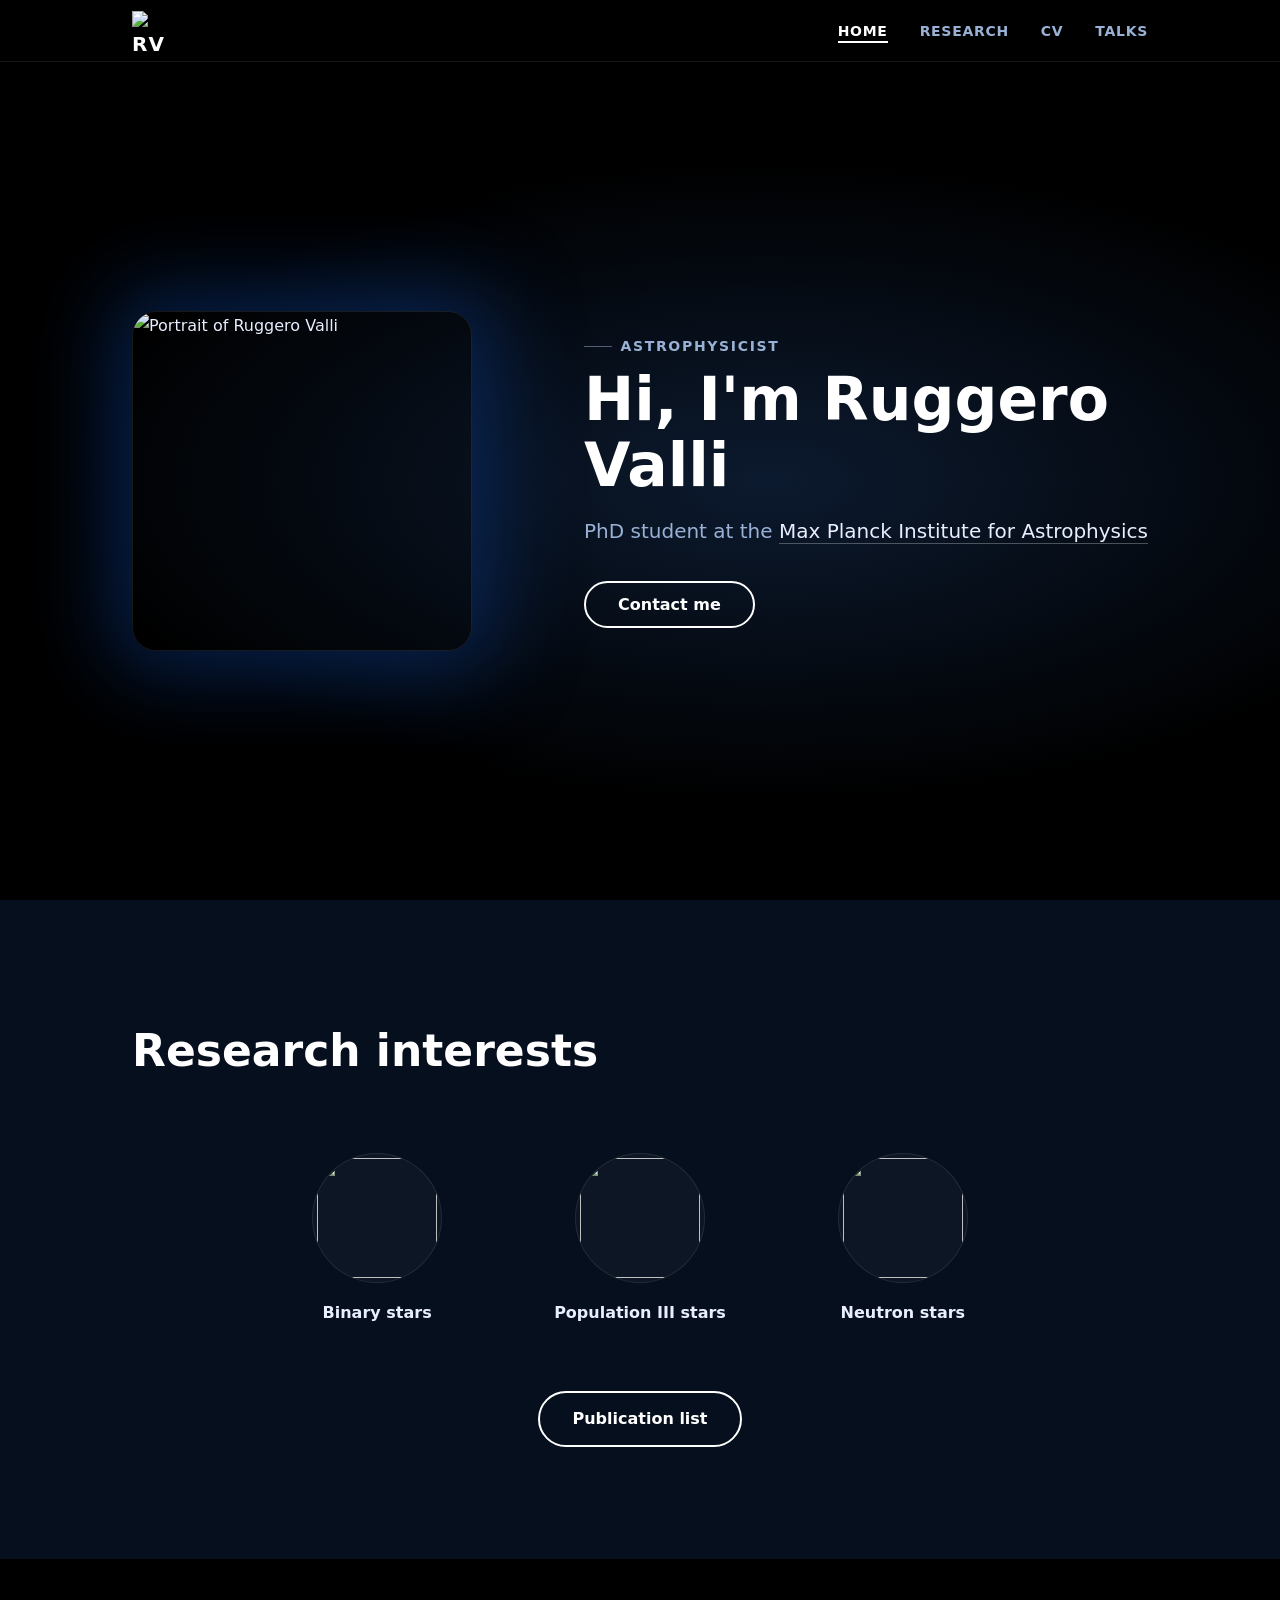
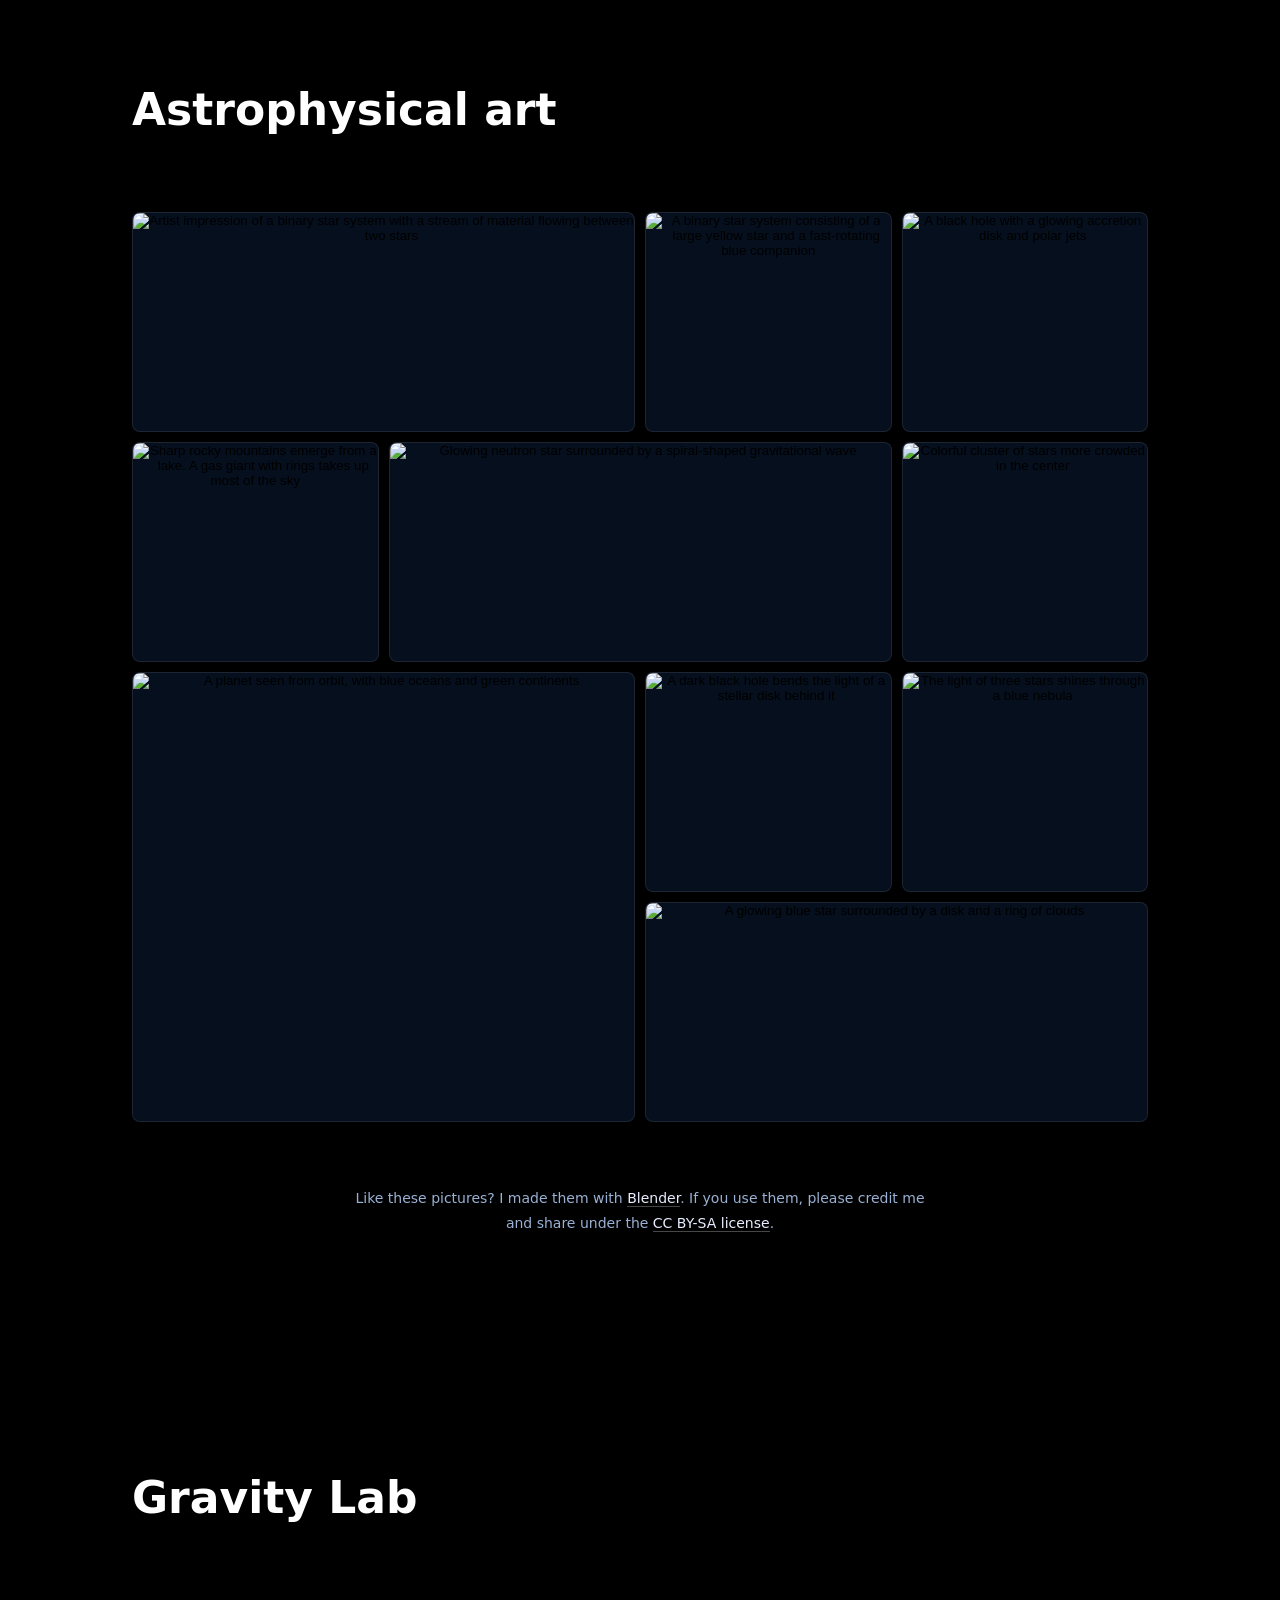
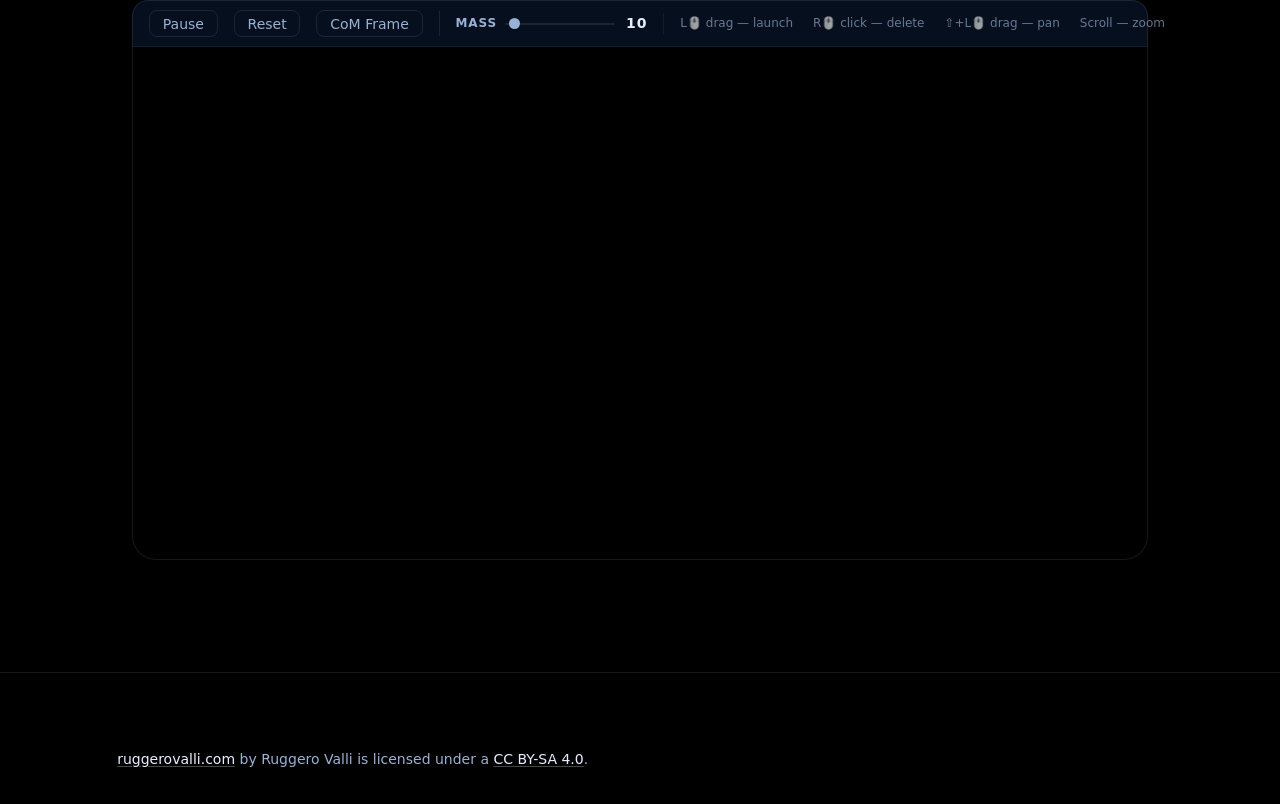
==== commit 5dc1023e: "improved bg glow and gravity lab style" ====
--- a/index.html
+++ b/index.html
@@ -22,7 +22,6 @@
 
   <!-- Skip link (WCAG) -->
   <a class="skip-link" href="#main">Skip to main content</a>
-  
 
   <!-- ══ HEADER ══════════════════════════════════════════════ -->
   <header class="site-header" role="banner">
@@ -281,40 +280,46 @@
     </section>
 
     <!-- ── Section 4: Gravity simulator ────────────────────── -->
-    <section class="section section--black" aria-labelledby="gravity-heading">
+    <section class="section section--black section--gravity" aria-labelledby="gravity-heading">
       <div class="container">
         <h2 class="section__title" id="gravity-heading">Gravity Lab</h2>
 
-        <div class="container">
-
+        <div class="gravity__wrap">
+
+          <!-- Controls bar -->
           <div class="gravity__toolbar">
-              <button id="pauseBtn" class="btn btn--outline">Pause</button>
-              <button id="resetBtn" class="btn btn--outline">Reset</button>
-              <button id="comBtn" class="btn btn--outline">CoM Frame</button>
-
-              <label>Mass
-
-                  <input
-                      id="massSlider"
-                      class="gravity__slider"
-                      type="range"
-                      min="1"
-                      max="200"
-                      value="10">
-
-                  <span id="massValue">10</span>
-
-              </label>
-          </div>
+
+            <!-- Action buttons -->
+            <button id="pauseBtn" class="gravity__btn">Pause</button>
+            <button id="resetBtn" class="gravity__btn">Reset</button>
+            <button id="comBtn"   class="gravity__btn">CoM Frame</button>
+
+            <!-- Mass readout -->
+            <label class="gravity__mass-label">
+              Mass
+              <input id="massSlider" class="gravity__slider"
+                     type="range" min="1" max="200" value="10" />
+              <span id="massValue" class="gravity__mass-value">10</span>
+            </label>
+
+            <div class="gravity__hints" aria-label="Controls guide">
+              <span>L🖱️ drag — launch</span>
+              <span>R🖱️ click — delete</span>
+              <span>⇧+L🖱️ drag — pan</span>
+              <span>Scroll — zoom</span>
+            </div>
+
+          </div><!-- /.gravity__toolbar -->
 
           <canvas id="canvas" class="gravity__canvas"></canvas>
 
-          <script src="js/gravity/gravity.js"></script>
-          <script src="js/gravity/app.js"></script>
-
-        </div>
+        </div><!-- /.gravity__wrap -->
 
       </div>
+
+      <script src="js/gravity/gravity.js"></script>
+      <script src="js/gravity/app.js"></script>
+
     </section>
 
   </main>
--- a/css/styles.css
+++ b/css/styles.css
@@ -798,6 +798,8 @@
   isolation:isolate creates a stacking context so z-index:-1 on ::before sits
   above the section background but below all text content within this element.
   The --text-glow colour is set on each .section--* and cascades here.
+  Negative inset lets the gradient bleed beyond the element's own box so
+  it doesn't get clipped at the column edge.
 */
 .project-split__text {
   position: relative;
@@ -807,11 +809,11 @@
 .project-split__text::before {
   content: '';
   position: absolute;
-  inset: 0;
+  inset: -20% -100%;
   background: radial-gradient(
-    ellipse 120% 150% at 50% 35%,
+    ellipse 30% 50% at 50% 50%,
     var(--text-glow, transparent) 0%,
-    transparent 65%
+    transparent 100%
   );
   pointer-events: none;
   z-index: -1;
@@ -829,11 +831,11 @@
 .flow::before {
   content: '';
   position: absolute;
-  inset: 0;
+  inset: -40% -30%;
   background: radial-gradient(
-    ellipse 120% 150% at 50% 35%,
+    ellipse 60% 50% at 50% 30%,
     var(--text-glow, transparent) 0%,
-    transparent 65%
+    transparent 100%
   );
   pointer-events: none;
   z-index: -1;
@@ -1061,67 +1063,151 @@
 
 /* ── 19. Gravity simulation ─────────────────────────────────── */
 
-.gravity__canvas{
-  display:block;
-  width:100%;
-  height:100%;
-  border-radius: var(--r-lg);
+/* Wrapper stacks toolbar + canvas vertically */
+.gravity__wrap {
+  display: flex;
+  flex-direction: column;
+  height: 560px;
+}
+
+/* ── Toolbar ── */
+/*
+   Sits above the canvas in normal flow — no overlap.
+   Rounded only at the top; the canvas connects flush below.
+   Background matches the canvas colour (--bg-navy) so the two
+   read as a single widget.
+*/
+.gravity__toolbar {
+  display: flex;
+  align-items: center;
+  gap: var(--sp-sm);
+  padding: 0.55rem var(--sp-sm);
+  background: var(--bg-navy);
   border: 1px solid var(--border);
-}
-
-.gravity__toolbar{
-  position:absolute;
-  display:flex;
-  gap:15px;
-  align-items:center;
-  padding:10px;
-  border-radius: var(--r-lg);
+  border-bottom: 1px solid rgba(255,255,255,.06); /* subtle inner divider */
+  border-radius: var(--r-md) var(--r-md) 0 0;
+  flex-shrink: 0;
+}
+
+/* ── Toolbar buttons (secondary — softer than CTA buttons) ── */
+/*
+   Less padding, dimmer border, no lift/glow on hover.
+   Border-radius uses --r-sm (rectangular-ish) rather than the
+   full-pill of .btn--outline, giving the toolbar a distinct
+   "instrument panel" character vs the primary CTAs.
+*/
+.gravity__btn {
+  display: inline-flex;
+  align-items: center;
+  padding: 0.3rem 0.8rem;
+  border-radius: var(--r-sm);
+  font-family: var(--font);
+  font-size: var(--sz-sm);
+  font-weight: 400;
+  color: var(--text-muted);
+  background: transparent;
   border: 1px solid var(--border);
-  background:rgb(from var(--bg-black) r g b / 0.5);
-}
-
-.gravity__btn{
-  background: transparent;
-  border-color: var(--accent);
-  color: var(--accent);
-}
-
-.gravity__slider{
-  width:150px;
-}
-
-.gravitbtn {
-  display: inline-flex;
-  align-items: center;
-  justify-content: center;
-  gap: 0.5rem;
-  padding: 0.75rem 2rem;
-  border-radius: var(--r-full);
-  font-family: var(--font);
-  font-size: var(--sz-md);
-  font-weight: 600;
   cursor: pointer;
-  border: 2px solid transparent;
-  text-decoration: none;
-  transition: background var(--ease), color var(--ease), border-color var(--ease),
-              transform 0.15s ease, box-shadow var(--ease);
+  transition: color var(--ease), border-color var(--ease), background var(--ease);
   user-select: none;
   white-space: nowrap;
 }
-.btn:active { transform: scale(0.95) translateY(0) !important; }
-
-.btn--outline {
-  background: transparent;
-  border-color: var(--accent);
+
+.gravity__btn:hover {
+  color: var(--text);
+  border-color: var(--border-hover);
+  background: rgba(255,255,255,.05);
+}
+
+/* Active state — e.g. when simulation is paused */
+.gravity__btn.is-active {
   color: var(--accent);
-}
-.btn--outline:hover {
+  border-color: rgba(255,255,255,.35);
+}
+
+/* ── Mass label + slider ── */
+.gravity__mass-label {
+  display: flex;
+  align-items: center;
+  gap: 0.5rem;
+  padding-left: var(--sp-sm);
+  border-left: 1px solid var(--border);
+  font-size: var(--sz-xs);
+  font-weight: 600;
+  letter-spacing: .07em;
+  text-transform: uppercase;
+  color: var(--text-muted);
+}
+
+.gravity__mass-value {
+  font-size: var(--sz-sm);
+  font-variant-numeric: tabular-nums; /* fixed-width digits for the readout */
+  min-width: 2.5ch;
+  color: var(--text);
+  text-align: right;
+}
+
+/* Custom range slider */
+.gravity__slider {
+  -webkit-appearance: none;
+  appearance: none;
+  width: 110px;
+  height: 2px;
+  background: var(--border);
+  border-radius: 1px;
+  outline: none;
+  cursor: pointer;
+}
+
+.gravity__slider::-webkit-slider-thumb {
+  -webkit-appearance: none;
+  width: 11px;
+  height: 11px;
+  border-radius: 50%;
+  background: var(--text-muted);
+  border: none;
+  transition: background var(--ease), transform var(--ease);
+}
+.gravity__slider:hover::-webkit-slider-thumb {
   background: var(--accent);
-  color: var(--bg-black);
-  transform: translateY(-2px);
-  box-shadow:
-    0 4px 16px rgb(from var(--accent) r g b / 0.14),
-    0 1px  6px rgb(from var(--accent) r g b / 0.10);
+  transform: scale(1.25);
+}
+
+.gravity__slider::-moz-range-thumb {
+  width: 11px;
+  height: 11px;
+  border-radius: 50%;
+  background: var(--text-muted);
+  border: none;
+  cursor: pointer;
+}
+.gravity__slider:hover::-moz-range-thumb {
+  background: var(--accent);
+}
+
+/* ── Usage hints — right-aligned ── */
+.gravity__hints {
+  margin-left: auto;
+  display: flex;
+  align-items: center;
+  gap: 1.25rem;
+  padding-left: var(--sp-sm);
+  border-left: 1px solid var(--border);
+  font-size: var(--sz-xs);
+  color: var(--text-muted);
+  opacity: 0.65;
+  white-space: nowrap;
+}
+
+/* ── Canvas ── */
+.gravity__canvas {
+  display: block;
+  flex: 1;            /* fill remaining height in .gravity__wrap */
+  width: 100%;
+  min-height: 0;      /* required for flex children to shrink correctly */
+  border: 1px solid var(--border);
+  border-top: none;   /* toolbar handles the top edge */
+  border-radius: 0 0 var(--r-lg) var(--r-lg);
 }
 
 /* ── 20. Footer ───────────────────────────────────────────── */
@@ -1207,6 +1293,9 @@
   .gallery-item--wide,
   .gallery-item--tall,
   .gallery-item--big  { grid-column: span 1; grid-row: span 1; }
+
+  /* Gravity simulator — hide entirely on small screens */
+  .section--gravity { display: none; }
 }
 
 @media (max-width: 760px) {
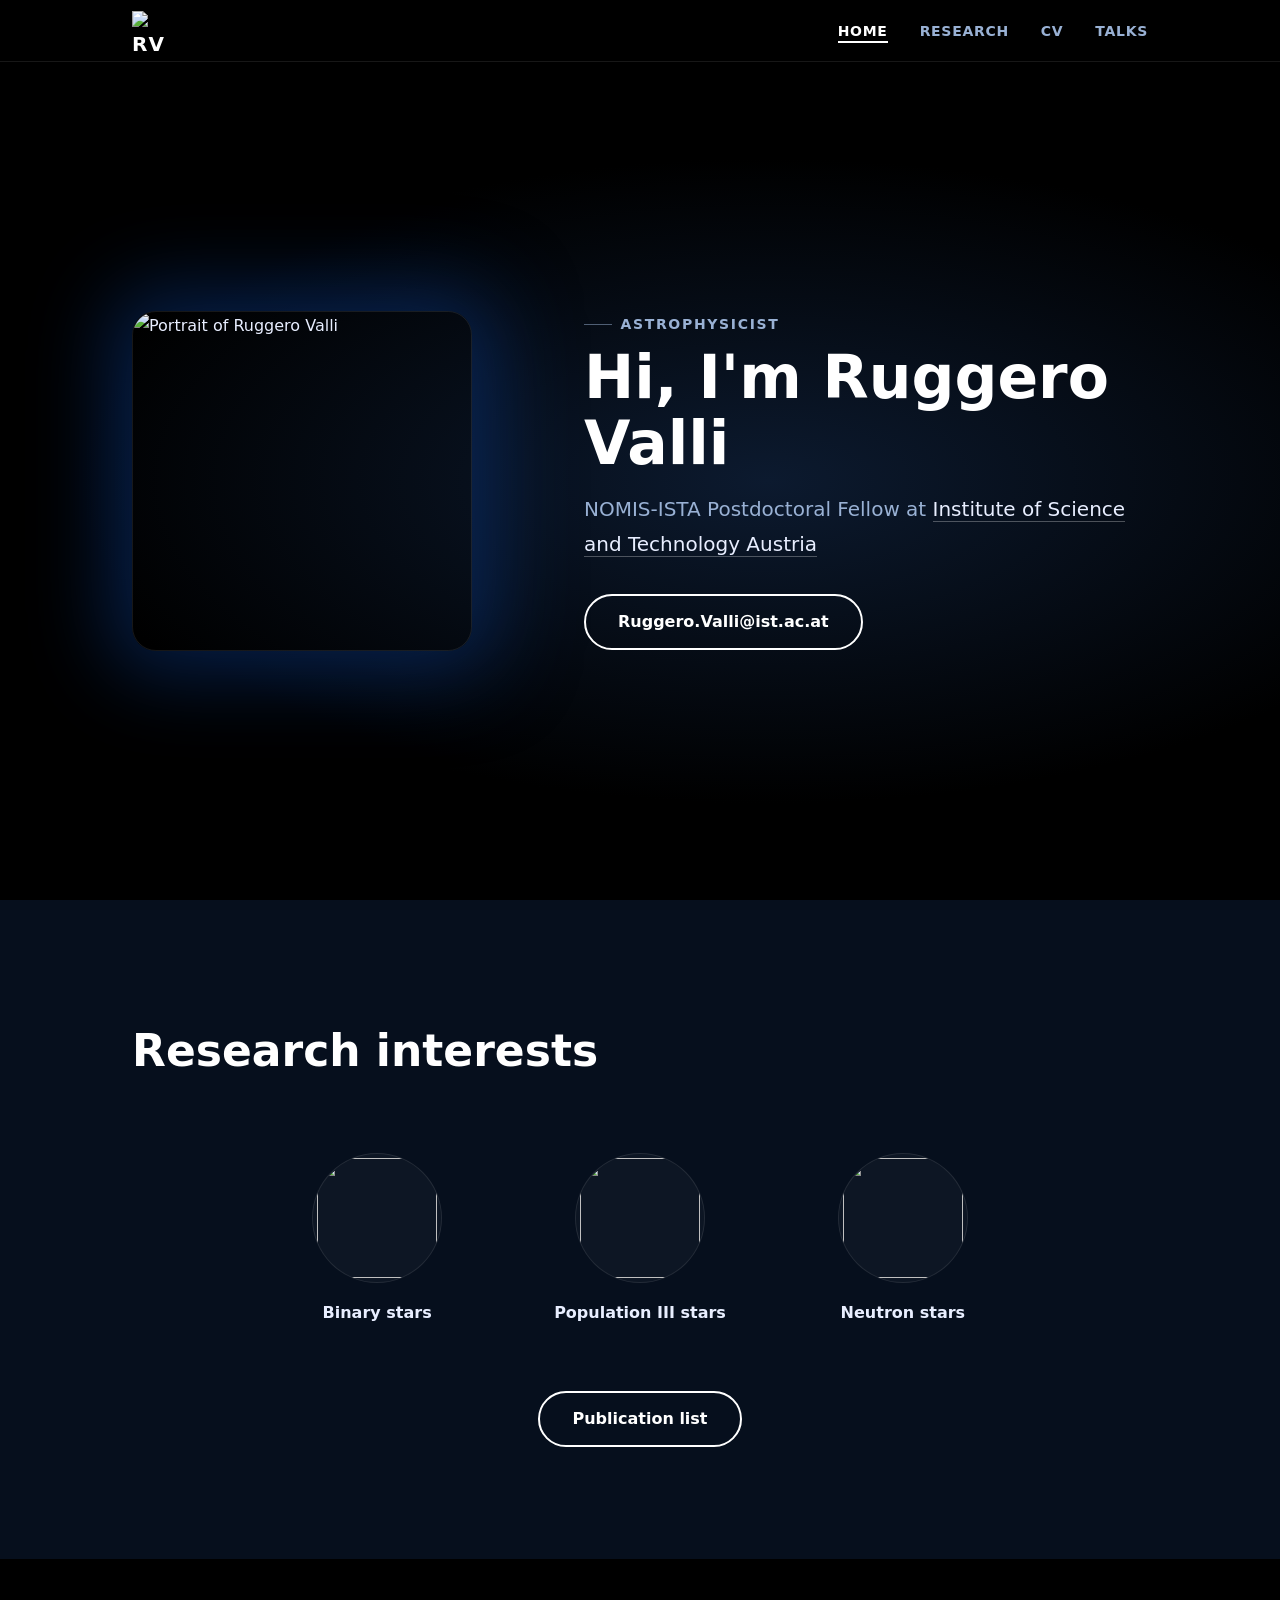
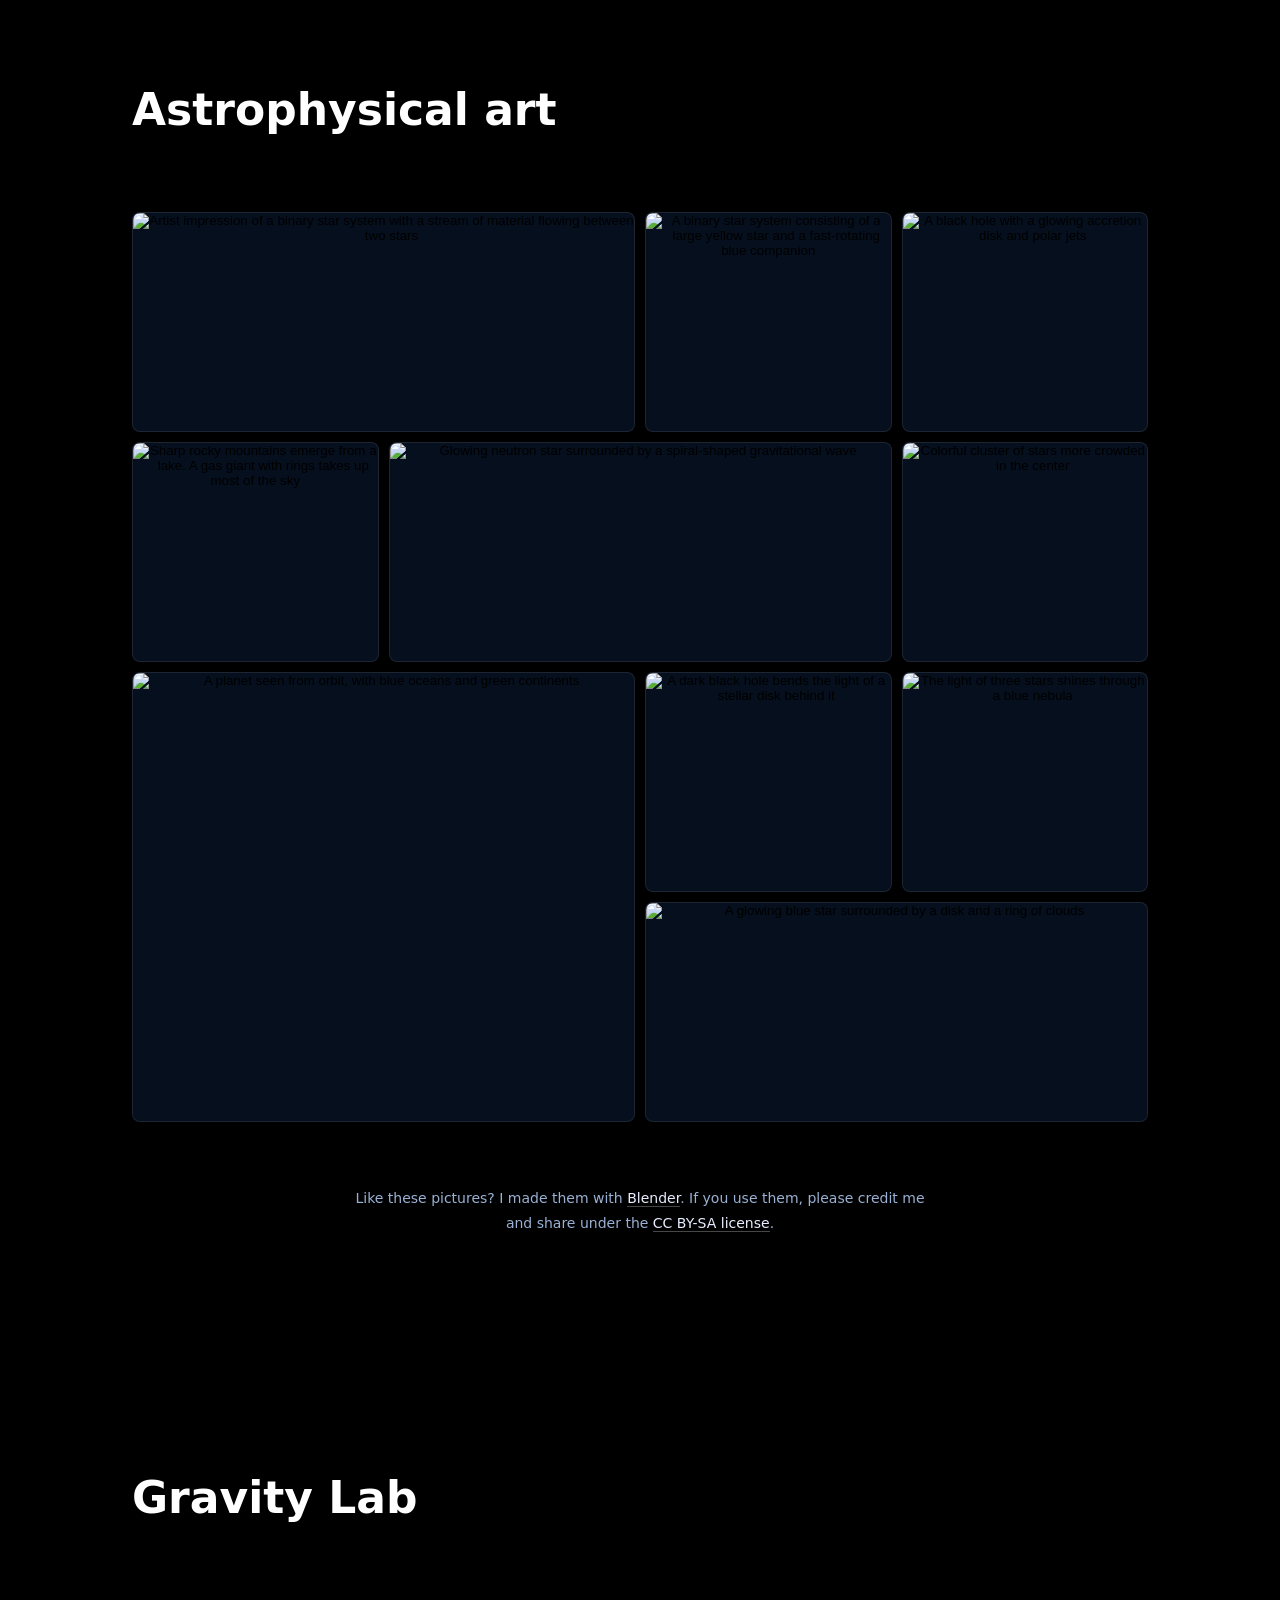
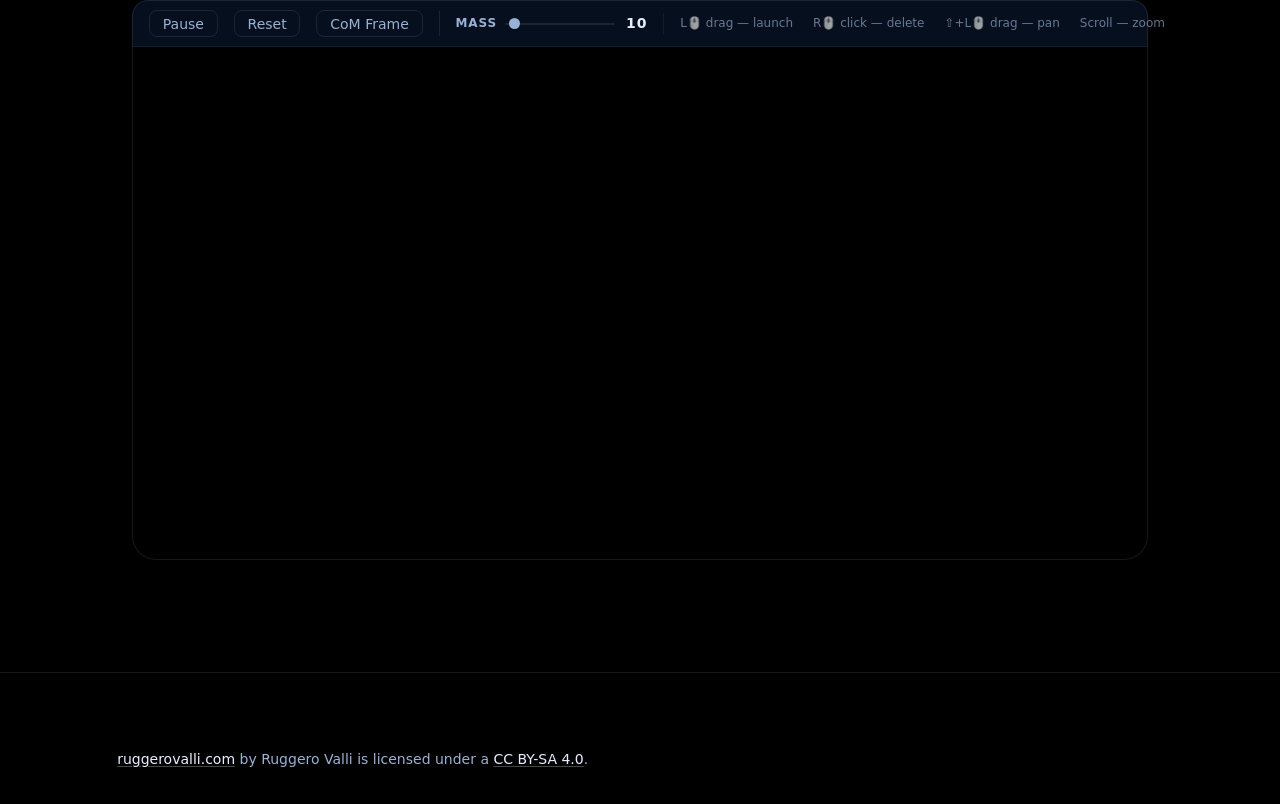
==== commit 383c1044: "updated new position ista" ====
--- a/index.html
+++ b/index.html
@@ -70,22 +70,16 @@
             <p class="hero__eyebrow">Astrophysicist</p>
             <h1 class="hero__name" id="hero-heading">Hi, I'm Ruggero Valli</h1>
             <p class="hero__role">
-              PhD student at the
+              NOMIS-ISTA Postdoctoral Fellow at
               <a class="text-link"
-                 href="https://www.mpa-garching.mpg.de/"
+                 href="https://ista.ac.at/en/home/"
                  target="_blank" rel="noopener noreferrer">
-                Max Planck Institute for Astrophysics</a>
+                Institute of Science and Technology Austria</a>
             </p>
-            <!--
-              The button triggers a JavaScript XOR decoder that
-              reconstructs the email address at click time,
-              so the address is never stored in plain text in the HTML.
-            -->
-            <button class="btn btn--outline"
-                    id="contact-btn"
-                    type="button">
-              Contact me
-            </button>
+            <a class="btn btn--outline"
+              href='mailto: Ruggero.Valli@ist.ac.at'>
+                Ruggero.Valli@ist.ac.at
+            </a>
           </div>
 
         </div>
@@ -317,9 +311,6 @@
 
       </div>
 
-      <script src="js/gravity/gravity.js"></script>
-      <script src="js/gravity/app.js"></script>
-
     </section>
 
   </main>
@@ -338,31 +329,8 @@
   <!-- Scripts -->
   <script src="js/nav.js"></script>
   <script src="js/gallery.js"></script>
-
-  <script>
-    /*
-      XOR email deobfuscator
-      ──────────────────────
-      The email address is encoded by XOR-ing each character code with the key 101.
-      The array below holds the encoded values. On button click the address
-      is reconstructed in memory and used only as a mailto: href, so it is
-      never stored in plain text in the HTML source.
-
-      To re-generate this array for a different address:
-        encoded[i] = charCode[i] XOR 101
-    */
-    (function () {
-      var key     = 101;
-      var encoded = [23,16,19,4,9,9,12,37,8,21,4,72,2,4,23,6,13,12,11,2,75,8,21,2,75,1,0];
-
-      document.getElementById('contact-btn').addEventListener('click', function () {
-        var email = encoded.map(function (c) {
-          return String.fromCharCode(c ^ key);
-        }).join('');
-        window.location.href = 'mailto:' + email;
-      });
-    })();
-  </script>
+  <script src="js/gravity/gravity.js"></script>
+  <script src="js/gravity/app.js"></script>
 
 </body>
 </html>
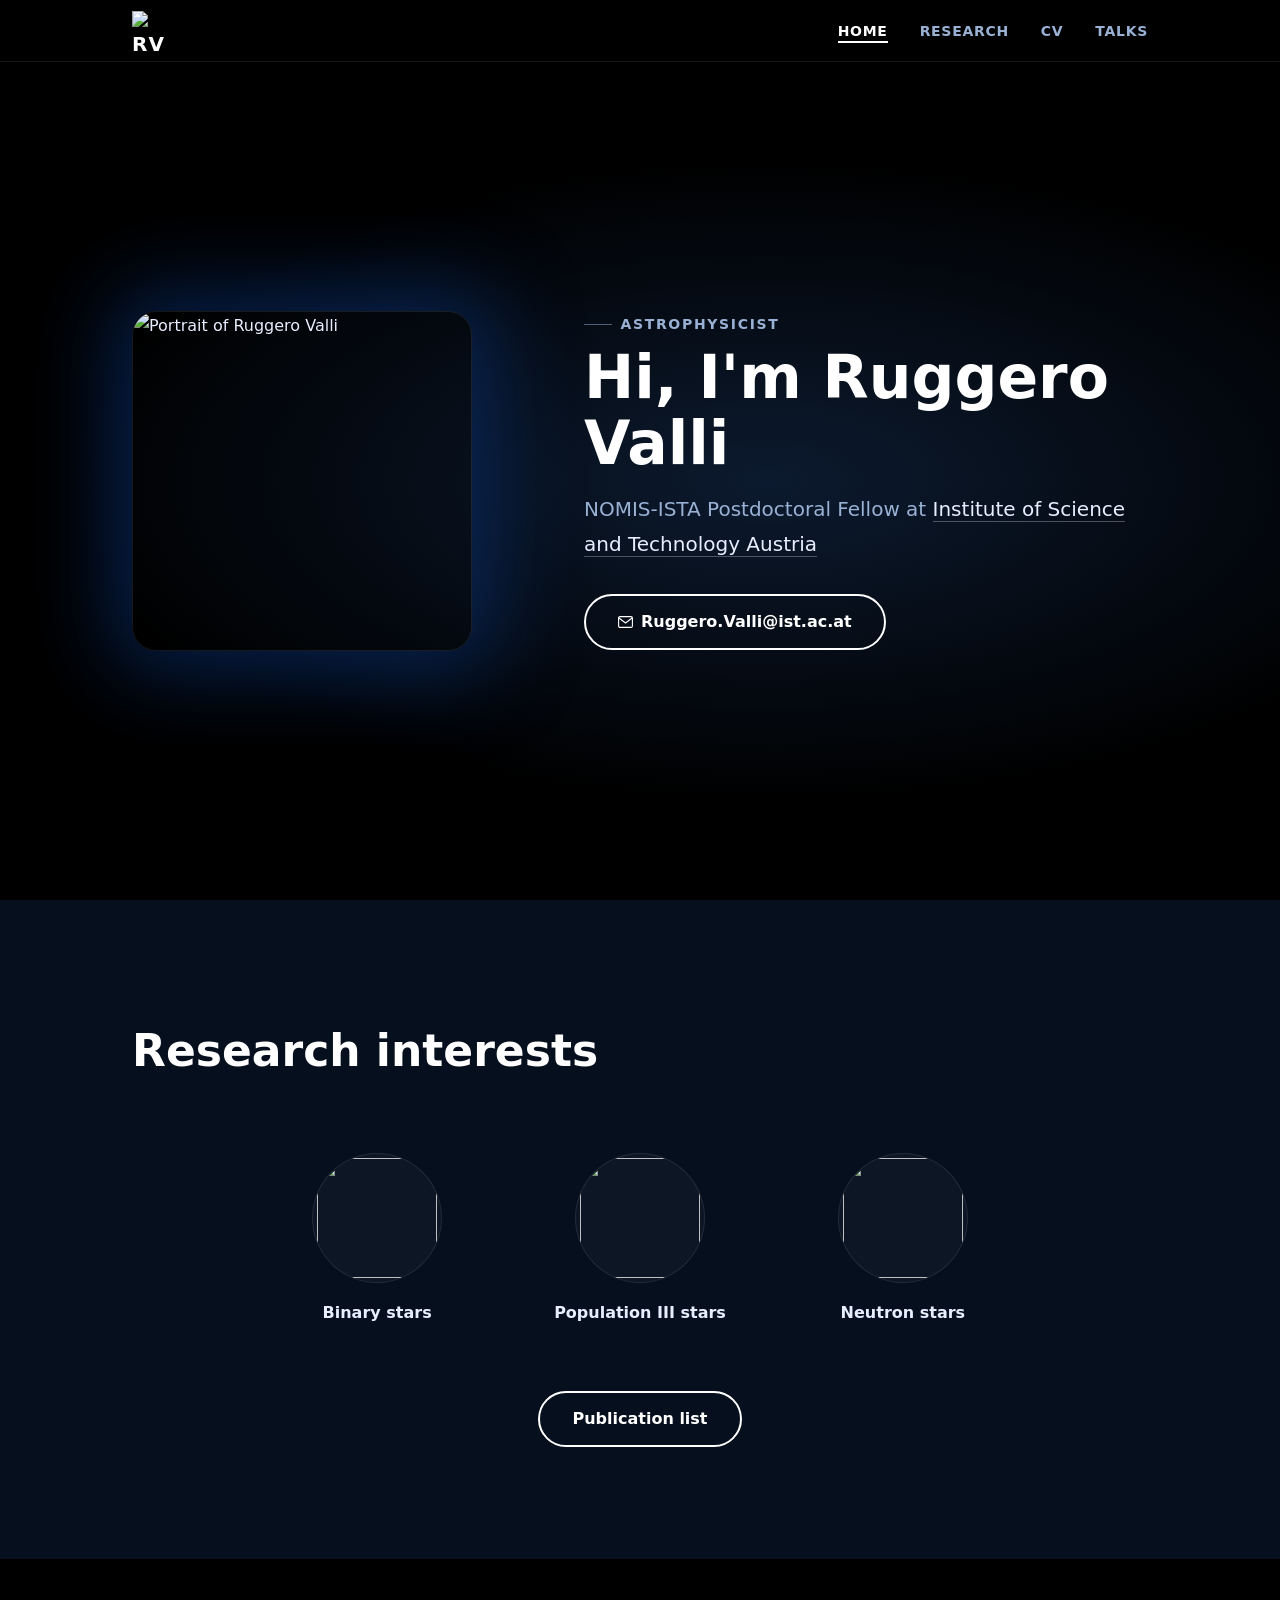
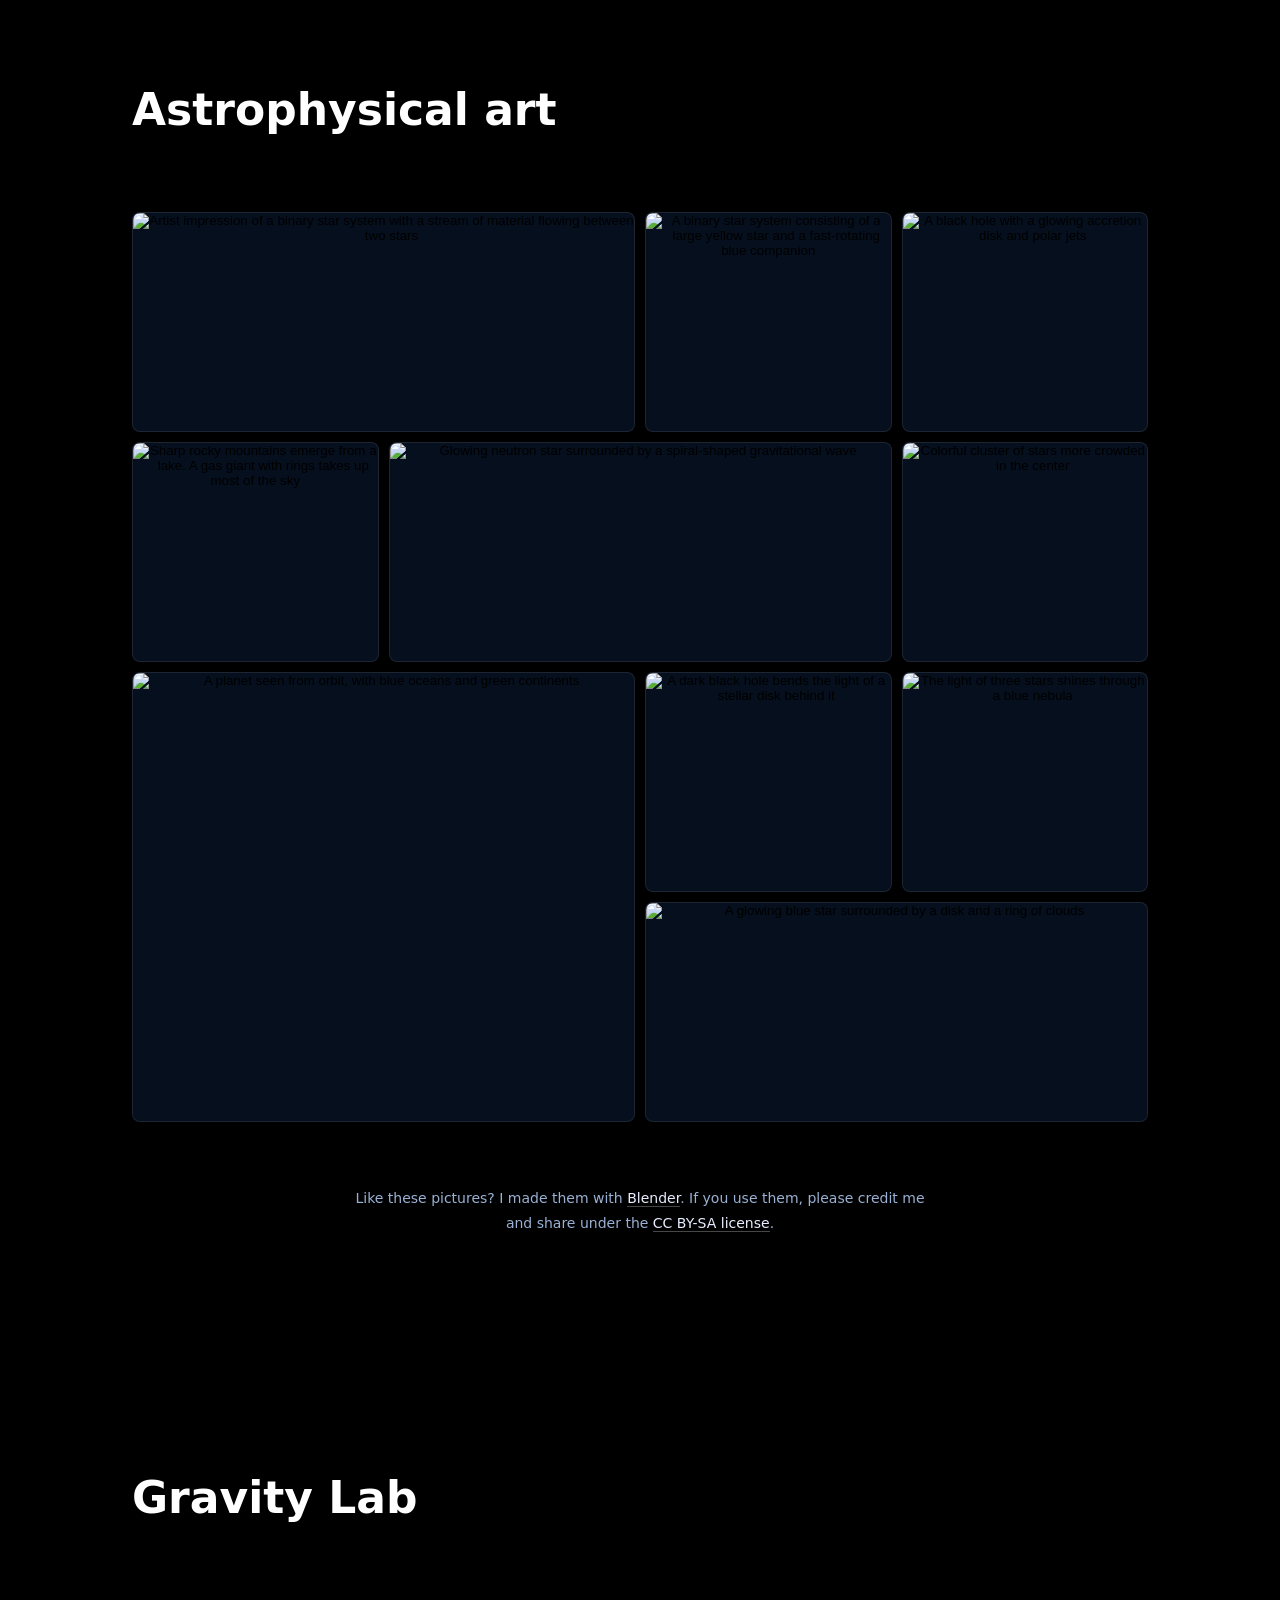
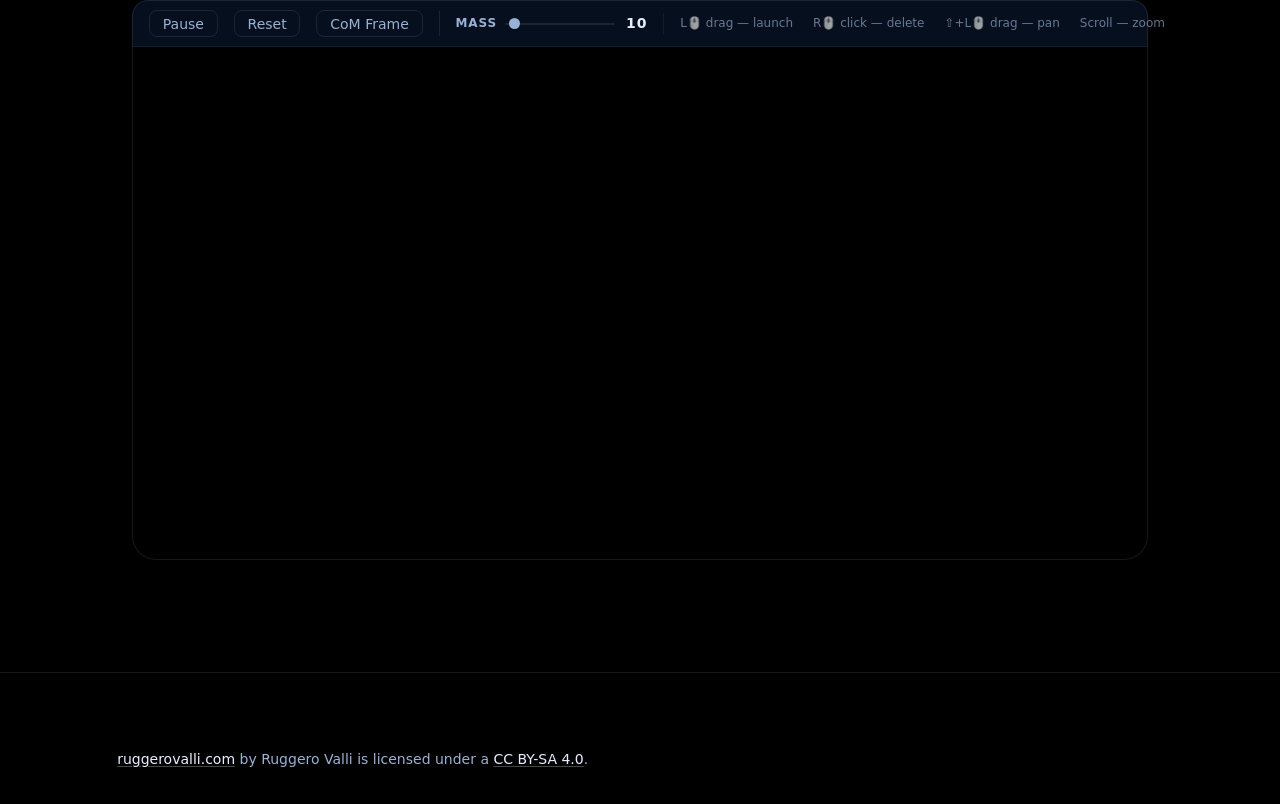
==== commit e7665a54: "improve contact me" ====
--- a/index.html
+++ b/index.html
@@ -76,9 +76,23 @@
                  target="_blank" rel="noopener noreferrer">
                 Institute of Science and Technology Austria</a>
             </p>
+            <!--
+              Email address is shown as the link label and encoded using HTML
+              character references (&#64; = @, &#46; = .) so it renders
+              correctly in every browser without JavaScript, while remaining
+              opaque to naive regex-based scrapers.
+            -->
             <a class="btn btn--outline"
-              href='mailto: Ruggero.Valli@ist.ac.at'>
-                Ruggero.Valli@ist.ac.at
+               href="mailto:Ruggero&#46;Valli&#64;ist&#46;ac&#46;at">
+              <svg width="15" height="12" viewBox="0 0 15 12" fill="none"
+                   aria-hidden="true" focusable="false" style="flex-shrink:0">
+                <rect x=".6" y=".6" width="13.8" height="10.8" rx="1.4"
+                      stroke="currentColor" stroke-width="1.1"/>
+                <polyline points="0.6,1.8 7.5,7 14.4,1.8"
+                          stroke="currentColor" stroke-width="1.1"
+                          fill="none" stroke-linejoin="round"/>
+              </svg>
+              Ruggero&#46;Valli&#64;ist&#46;ac&#46;at
             </a>
           </div>
 
@@ -311,6 +325,9 @@
 
       </div>
 
+      <script src="js/gravity/gravity.js"></script>
+      <script src="js/gravity/app.js"></script>
+
     </section>
 
   </main>
@@ -329,8 +346,6 @@
   <!-- Scripts -->
   <script src="js/nav.js"></script>
   <script src="js/gallery.js"></script>
-  <script src="js/gravity/gravity.js"></script>
-  <script src="js/gravity/app.js"></script>
 
 </body>
 </html>
